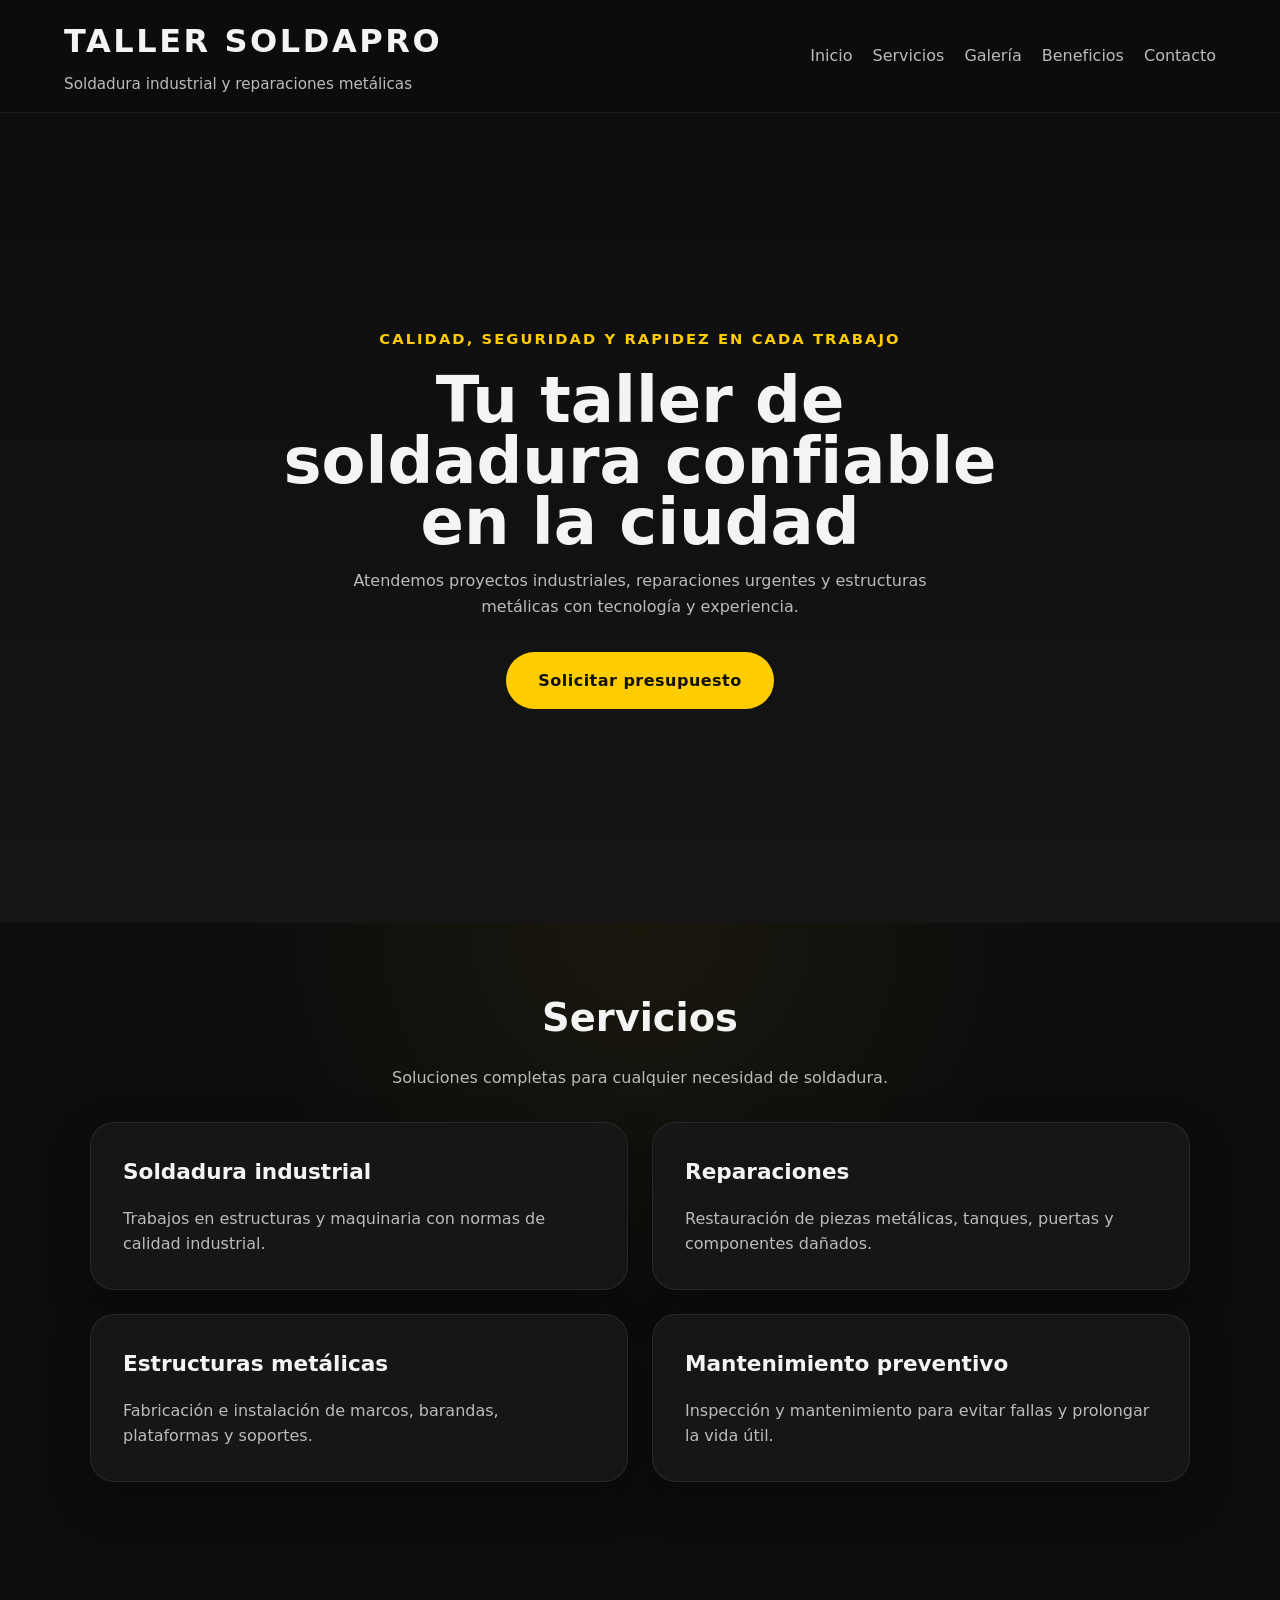
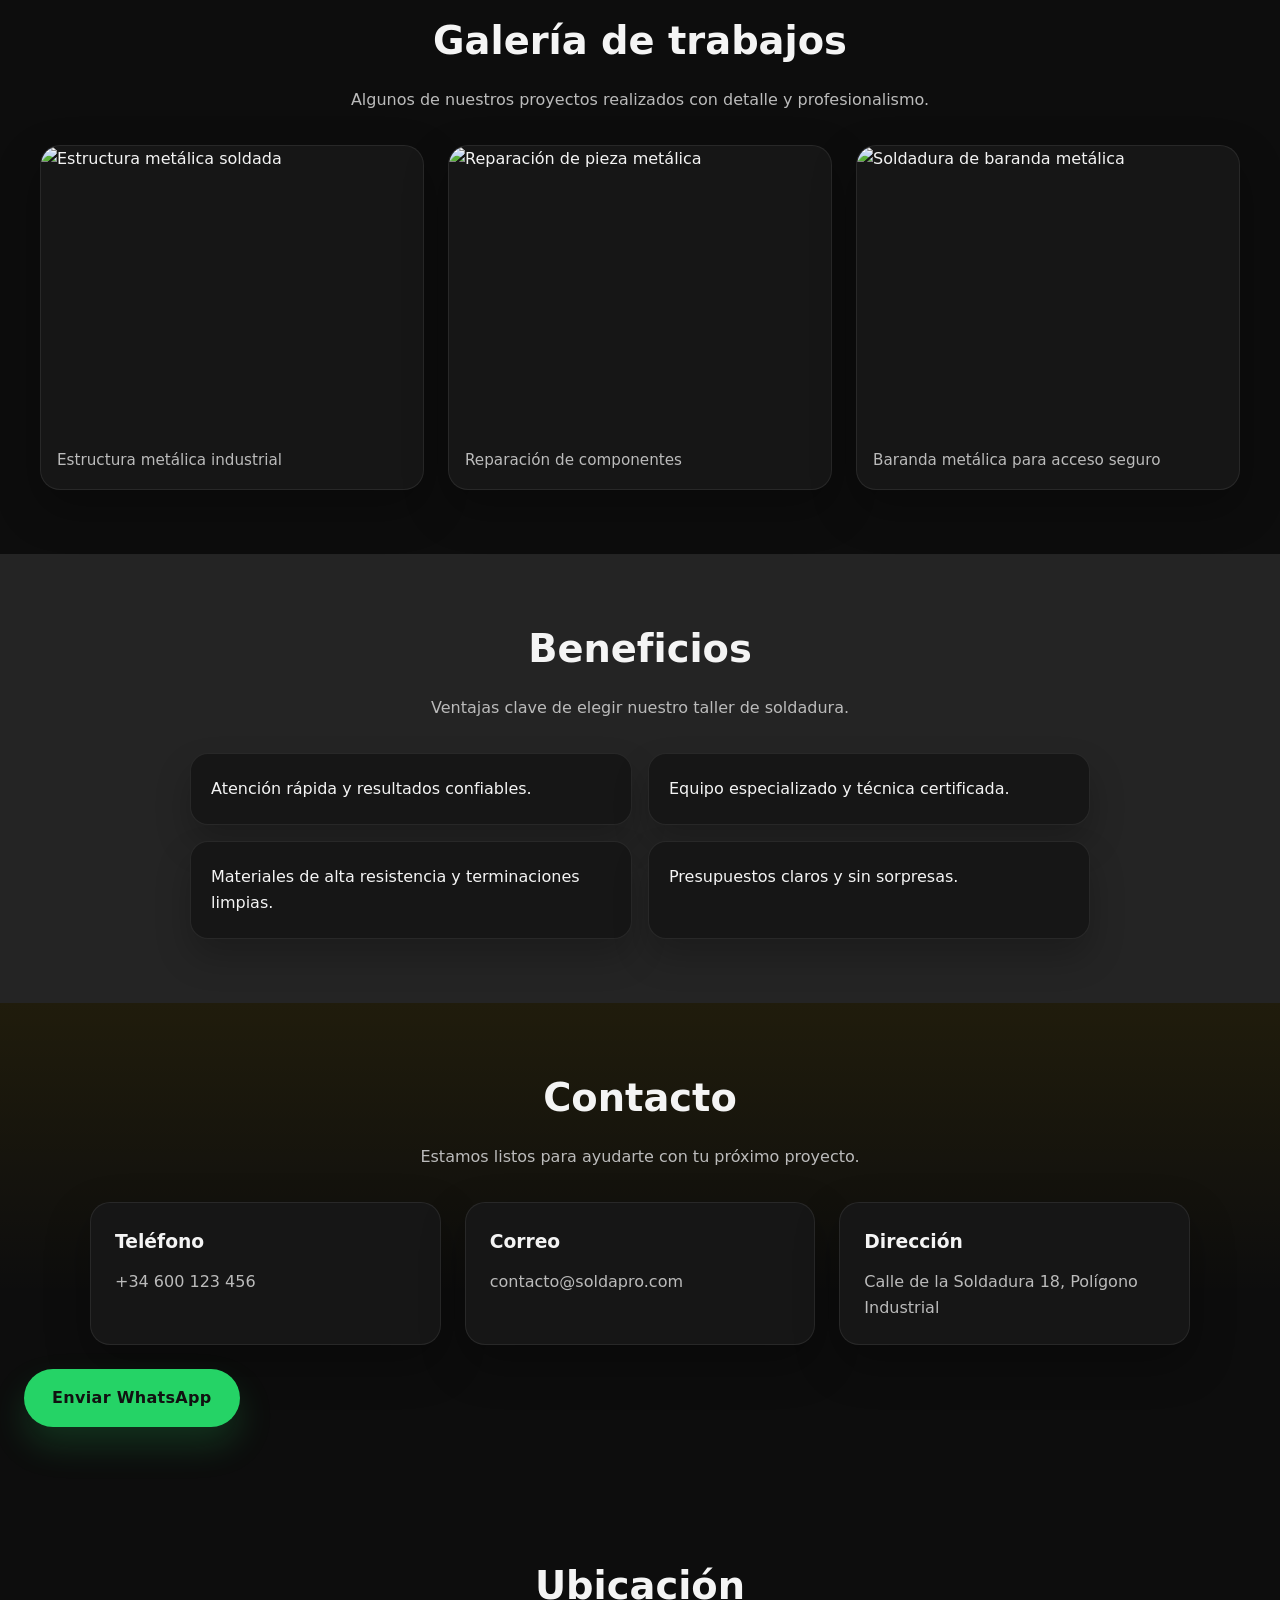
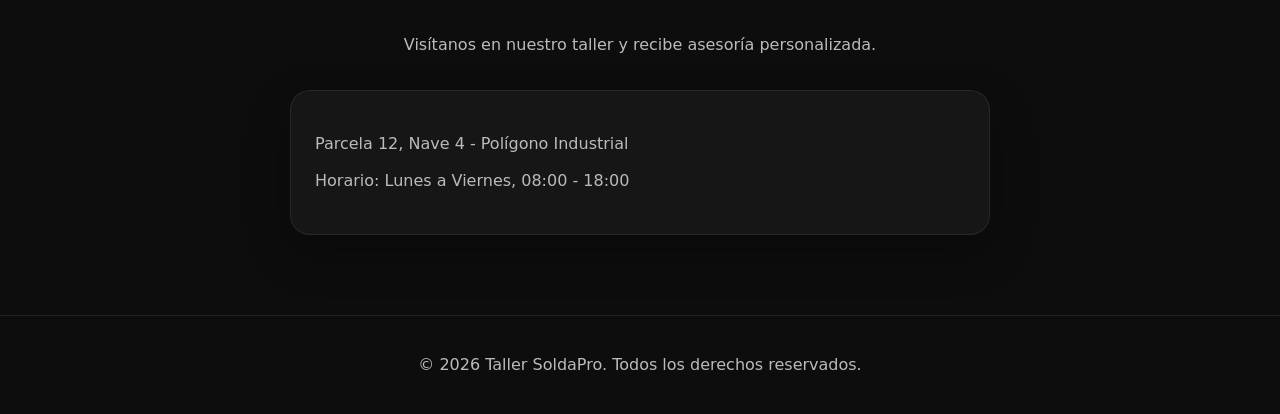
==== index.html @ 28defe6e "Inicializar landing page de taller de soldadura" ====
<!DOCTYPE html>
<html lang="es">
<head>
  <meta charset="UTF-8">
  <meta name="viewport" content="width=device-width, initial-scale=1.0">
  <meta name="theme-color" content="#0d0d0d">
  <title>Taller de Soldadura Profesional</title>
  <meta name="description" content="Taller de soldadura profesional para reparaciones, estructuras metálicas y mantenimiento industrial.">
  <link rel="stylesheet" href="css/styles.css">
  <script defer src="js/script.js"></script>
</head>
<body>
  <header>
    <div class="header-top">
      <div class="brand">
        <h1>Taller SoldaPro</h1>
        <p>Soldadura industrial y reparaciones metálicas</p>
      </div>
      <nav aria-label="Menú principal">
        <ul>
          <li><a href="#inicio">Inicio</a></li>
          <li><a href="#servicios">Servicios</a></li>
          <li><a href="#galeria">Galería</a></li>
          <li><a href="#beneficios">Beneficios</a></li>
          <li><a href="#contacto">Contacto</a></li>
        </ul>
      </nav>
    </div>
  </header>

  <main>
    <section id="inicio" class="hero">
      <div class="hero-content">
        <p>Calidad, seguridad y rapidez en cada trabajo</p>
        <h2>Tu taller de soldadura confiable en la ciudad</h2>
        <p>Atendemos proyectos industriales, reparaciones urgentes y estructuras metálicas con tecnología y experiencia.</p>
        <a href="#contacto" class="cta-button">Solicitar presupuesto</a>
      </div>
    </section>

    <section id="servicios" class="services">
      <div class="section-header">
        <h2>Servicios</h2>
        <p>Soluciones completas para cualquier necesidad de soldadura.</p>
      </div>
      <div class="service-grid">
        <article>
          <h3>Soldadura industrial</h3>
          <p>Trabajos en estructuras y maquinaria con normas de calidad industrial.</p>
        </article>
        <article>
          <h3>Reparaciones</h3>
          <p>Restauración de piezas metálicas, tanques, puertas y componentes dañados.</p>
        </article>
        <article>
          <h3>Estructuras metálicas</h3>
          <p>Fabricación e instalación de marcos, barandas, plataformas y soportes.</p>
        </article>
        <article>
          <h3>Mantenimiento preventivo</h3>
          <p>Inspección y mantenimiento para evitar fallas y prolongar la vida útil.</p>
        </article>
      </div>
    </section>

    <section id="galeria" class="gallery">
      <div class="section-header">
        <h2>Galería de trabajos</h2>
        <p>Algunos de nuestros proyectos realizados con detalle y profesionalismo.</p>
      </div>
      <div class="gallery-grid">
        <figure>
          <img src="assets/images/trabajo-1.jpg" alt="Estructura metálica soldada" loading="lazy">
          <figcaption>Estructura metálica industrial</figcaption>
        </figure>
        <figure>
          <img src="assets/images/trabajo-2.jpg" alt="Reparación de pieza metálica" loading="lazy">
          <figcaption>Reparación de componentes</figcaption>
        </figure>
        <figure>
          <img src="assets/images/trabajo-3.jpg" alt="Soldadura de baranda metálica" loading="lazy">
          <figcaption>Baranda metálica para acceso seguro</figcaption>
        </figure>
      </div>
    </section>

    <section id="beneficios" class="benefits">
      <div class="section-header">
        <h2>Beneficios</h2>
        <p>Ventajas clave de elegir nuestro taller de soldadura.</p>
      </div>
      <ul>
        <li>Atención rápida y resultados confiables.</li>
        <li>Equipo especializado y técnica certificada.</li>
        <li>Materiales de alta resistencia y terminaciones limpias.</li>
        <li>Presupuestos claros y sin sorpresas.</li>
      </ul>
    </section>

    <section id="contacto" class="contact">
      <div class="section-header">
        <h2>Contacto</h2>
        <p>Estamos listos para ayudarte con tu próximo proyecto.</p>
      </div>
      <div class="contact-info">
        <div>
          <h3>Teléfono</h3>
          <p>+34 600 123 456</p>
        </div>
        <div>
          <h3>Correo</h3>
          <p>contacto@soldapro.com</p>
        </div>
        <div>
          <h3>Dirección</h3>
          <p>Calle de la Soldadura 18, Polígono Industrial</p>
        </div>
      </div>
      <a href="https://wa.me/34600123456" class="whatsapp-button" target="_blank" rel="noopener">Enviar WhatsApp</a>
    </section>

    <section id="ubicacion" class="location">
      <div class="section-header">
        <h2>Ubicación</h2>
        <p>Visítanos en nuestro taller y recibe asesoría personalizada.</p>
      </div>
      <div class="location-details">
        <p>Parcela 12, Nave 4 - Polígono Industrial</p>
        <p>Horario: Lunes a Viernes, 08:00 - 18:00</p>
      </div>
    </section>
  </main>

  <footer>
    <p>© 2026 Taller SoldaPro. Todos los derechos reservados.</p>
  </footer>
</body>
</html>
---- css/styles.css ----
/* Global */
:root {
  --bg: #0d0d0d;
  --surface: #161616;
  --surface-alt: #242424;
  --text: #f4f4f4;
  --muted: #bbbbbb;
  --accent: #ffcc00;
  --accent-dark: #d4a800;
  --border: rgba(255, 255, 255, 0.08);
  --shadow: 0 18px 45px rgba(0, 0, 0, 0.30);
}

* {
  box-sizing: border-box;
}

html {
  scroll-behavior: smooth;
}

body {
  margin: 0;
  font-family: Inter, system-ui, -apple-system, BlinkMacSystemFont, "Segoe UI", sans-serif;
  color: var(--text);
  background-color: var(--bg);
  line-height: 1.6;
}

img {
  max-width: 100%;
  display: block;
}

a {
  color: inherit;
  text-decoration: none;
}

button,
input,
textarea {
  font: inherit;
}

.nav-toggle {
  display: none;
  border: 1px solid rgba(255, 255, 255, 0.14);
  background: rgba(255, 255, 255, 0.04);
  color: var(--text);
  border-radius: 999px;
  padding: 0.9rem 1.25rem;
  cursor: pointer;
  transition: background 0.25s ease, transform 0.25s ease;
}

.nav-toggle:hover,
.nav-toggle:focus {
  background: rgba(255, 255, 255, 0.08);
  transform: translateY(-1px);
}

.will-reveal {
  opacity: 0;
  transform: translateY(24px);
  transition: opacity 0.75s ease, transform 0.75s ease;
}

.is-visible {
  opacity: 1;
  transform: translateY(0);
}

/* Header */
header {
  position: sticky;
  top: 0;
  z-index: 20;
  background: rgba(13, 13, 13, 0.96);
  backdrop-filter: blur(12px);
  border-bottom: 1px solid rgba(255, 255, 255, 0.06);
}

.header-top {
  max-width: 1200px;
  margin: 0 auto;
  padding: 1rem 1.5rem;
  display: flex;
  align-items: center;
  justify-content: space-between;
  gap: 1rem;
}

.brand h1 {
  margin: 0;
  font-size: clamp(1.75rem, 2.5vw, 2.75rem);
  letter-spacing: 0.08em;
  text-transform: uppercase;
}

.brand p {
  margin: 0.3rem 0 0;
  color: var(--muted);
  font-size: 0.95rem;
}

nav ul {
  margin: 0;
  padding: 0;
  list-style: none;
  display: flex;
  flex-wrap: wrap;
  gap: 1.25rem;
}

nav a {
  font-weight: 500;
  color: var(--muted);
  transition: color 0.25s ease;
}

nav a:hover,
nav a:focus {
  color: var(--accent);
}

/* Hero */
.hero {
  min-height: calc(100vh - 90px);
  display: grid;
  place-items: center;
  padding: 3rem 1.5rem;
  background: linear-gradient(180deg, rgba(13, 13, 13, 1) 0%, rgba(22, 22, 22, 0.95) 100%);
}

.hero-content {
  max-width: 760px;
  text-align: center;
  animation: fadeUp 0.9s ease both;
}

.hero-content p:first-of-type {
  margin: 0;
  color: var(--accent);
  font-weight: 600;
  letter-spacing: 0.14em;
  text-transform: uppercase;
  font-size: 0.92rem;
}

.hero-content h2 {
  margin: 1.2rem 0 1rem;
  font-size: clamp(2.5rem, 5vw, 4rem);
  line-height: 0.95;
}

.hero-content p:last-of-type {
  margin: 0 auto 2rem;
  max-width: 620px;
  color: var(--muted);
}

.cta-button {
  display: inline-flex;
  align-items: center;
  justify-content: center;
  padding: 1rem 2rem;
  border-radius: 999px;
  background: var(--accent);
  color: #111;
  font-weight: 700;
  letter-spacing: 0.03em;
  transition: transform 0.25s ease, box-shadow 0.25s ease;
}

.cta-button:hover,
.cta-button:focus {
  transform: translateY(-2px);
  box-shadow: 0 18px 35px rgba(255, 204, 0, 0.2);
}

/* Sections */
section {
  padding: 4rem 1.5rem;
}

.section-header {
  max-width: 780px;
  margin: 0 auto 2rem;
  text-align: center;
}

.section-header h2 {
  margin: 0;
  font-size: clamp(2rem, 3vw, 2.75rem);
}

.section-header p {
  margin: 1rem auto 0;
  color: var(--muted);
  max-width: 640px;
}

/* Services */
.services {
  background: radial-gradient(circle at top, rgba(255, 204, 0, 0.05), transparent 45%), var(--bg);
}

.service-grid {
  display: grid;
  grid-template-columns: repeat(2, minmax(0, 1fr));
  gap: 1.5rem;
  max-width: 1100px;
  margin: 0 auto;
}

.service-grid article {
  background: var(--surface);
  border: 1px solid var(--border);
  border-radius: 24px;
  padding: 2rem;
  box-shadow: var(--shadow);
  transition: transform 0.3s ease, border-color 0.3s ease;
}

.service-grid article:hover {
  transform: translateY(-6px);
  border-color: rgba(255, 204, 0, 0.3);
}

.service-grid h3 {
  margin-top: 0;
  margin-bottom: 1rem;
  font-size: 1.35rem;
}

.service-grid p {
  margin: 0;
  color: var(--muted);
}

/* Gallery */
.gallery-grid {
  display: grid;
  grid-template-columns: repeat(3, minmax(0, 1fr));
  gap: 1.5rem;
  max-width: 1200px;
  margin: 0 auto;
}

.gallery-grid figure {
  margin: 0;
  background: var(--surface);
  border-radius: 20px;
  overflow: hidden;
  border: 1px solid var(--border);
  box-shadow: var(--shadow);
}

.gallery-grid img {
  width: 100%;
  aspect-ratio: 4 / 3;
  object-fit: cover;
  transition: transform 0.45s ease;
}

.gallery-grid figure:hover img {
  transform: scale(1.04);
}

.gallery-grid figcaption {
  padding: 1rem;
  color: var(--muted);
  font-size: 0.95rem;
}

/* Benefits */
.benefits {
  background: var(--surface-alt);
}

.benefits ul {
  max-width: 900px;
  margin: 0 auto;
  padding: 0;
  list-style: none;
  display: grid;
  grid-template-columns: repeat(2, minmax(0, 1fr));
  gap: 1rem;
}

.benefits li {
  background: var(--surface);
  border: 1px solid var(--border);
  border-radius: 18px;
  padding: 1.4rem 1.25rem;
  color: var(--text);
  box-shadow: 0 18px 35px rgba(0, 0, 0, 0.22);
}

/* Contact */
.contact {
  background: linear-gradient(180deg, rgba(255, 204, 0, 0.08), transparent 60%), var(--bg);
}

.contact-info {
  max-width: 1100px;
  margin: 2rem auto 1.5rem;
  display: grid;
  grid-template-columns: repeat(3, minmax(0, 1fr));
  gap: 1.5rem;
}

.contact-info div {
  background: var(--surface);
  border: 1px solid var(--border);
  border-radius: 20px;
  padding: 1.5rem;
  box-shadow: var(--shadow);
}

.contact-info h3 {
  margin: 0 0 0.75rem;
}

.contact-info p {
  margin: 0;
  color: var(--muted);
}

.whatsapp-button {
  display: inline-flex;
  align-items: center;
  justify-content: center;
  margin: 0 auto;
  padding: 1rem 1.75rem;
  border-radius: 999px;
  background: #25d366;
  color: #111;
  font-weight: 700;
  letter-spacing: 0.02em;
  box-shadow: 0 18px 35px rgba(37, 211, 102, 0.18);
  transition: transform 0.25s ease, box-shadow 0.25s ease;
}

.whatsapp-button:hover,
.whatsapp-button:focus {
  transform: translateY(-2px);
}

/* Location */
.location {
  padding-bottom: 5rem;
}

.location-details {
  max-width: 700px;
  margin: 1.5rem auto 0;
  background: var(--surface);
  border: 1px solid var(--border);
  border-radius: 20px;
  padding: 1.75rem 1.5rem;
  box-shadow: var(--shadow);
  color: var(--muted);
}

.location-details p {
  margin: 0.75rem 0;
}

/* Footer */
footer {
  border-top: 1px solid rgba(255, 255, 255, 0.08);
  padding: 1.25rem 1.5rem;
  text-align: center;
  color: var(--muted);
}

/* Floating WhatsApp button */
/* Responsive */
@media (max-width: 960px) {
  .service-grid,
  .gallery-grid,
  .benefits ul,
  .contact-info {
    grid-template-columns: 1fr;
  }

  .header-top {
    flex-direction: column;
    align-items: stretch;
  }

  .nav-toggle {
    display: inline-flex;
  }

  nav {
    width: 100%;
    max-height: 0;
    overflow: hidden;
    transition: max-height 0.3s ease;
  }

  body.nav-open nav {
    max-height: 260px;
  }

  nav ul {
    justify-content: center;
    gap: 1rem;
    flex-direction: column;
    align-items: stretch;
    padding: 1rem 0;
  }

  nav li {
    width: 100%;
  }

  nav a {
    display: block;
    padding: 0.75rem 1rem;
    border-radius: 12px;
  }

  .hero {
    min-height: calc(80vh - 80px);
    padding: 3rem 1rem;
  }
}

@media (max-width: 640px) {
  .header-top {
    padding: 1rem;
  }

  .section-header {
    padding: 0 0.25rem;
  }

  .hero-content h2 {
    font-size: 2.4rem;
  }

  .cta-button {
    width: 100%;
  }

  .contact-info {
    gap: 1rem;
  }

  .location-details {
    padding: 1.5rem;
  }
}

/* Animations */
@keyframes fadeUp {
  from {
    opacity: 0;
    transform: translateY(24px);
  }
  to {
    opacity: 1;
    transform: translateY(0);
  }
}
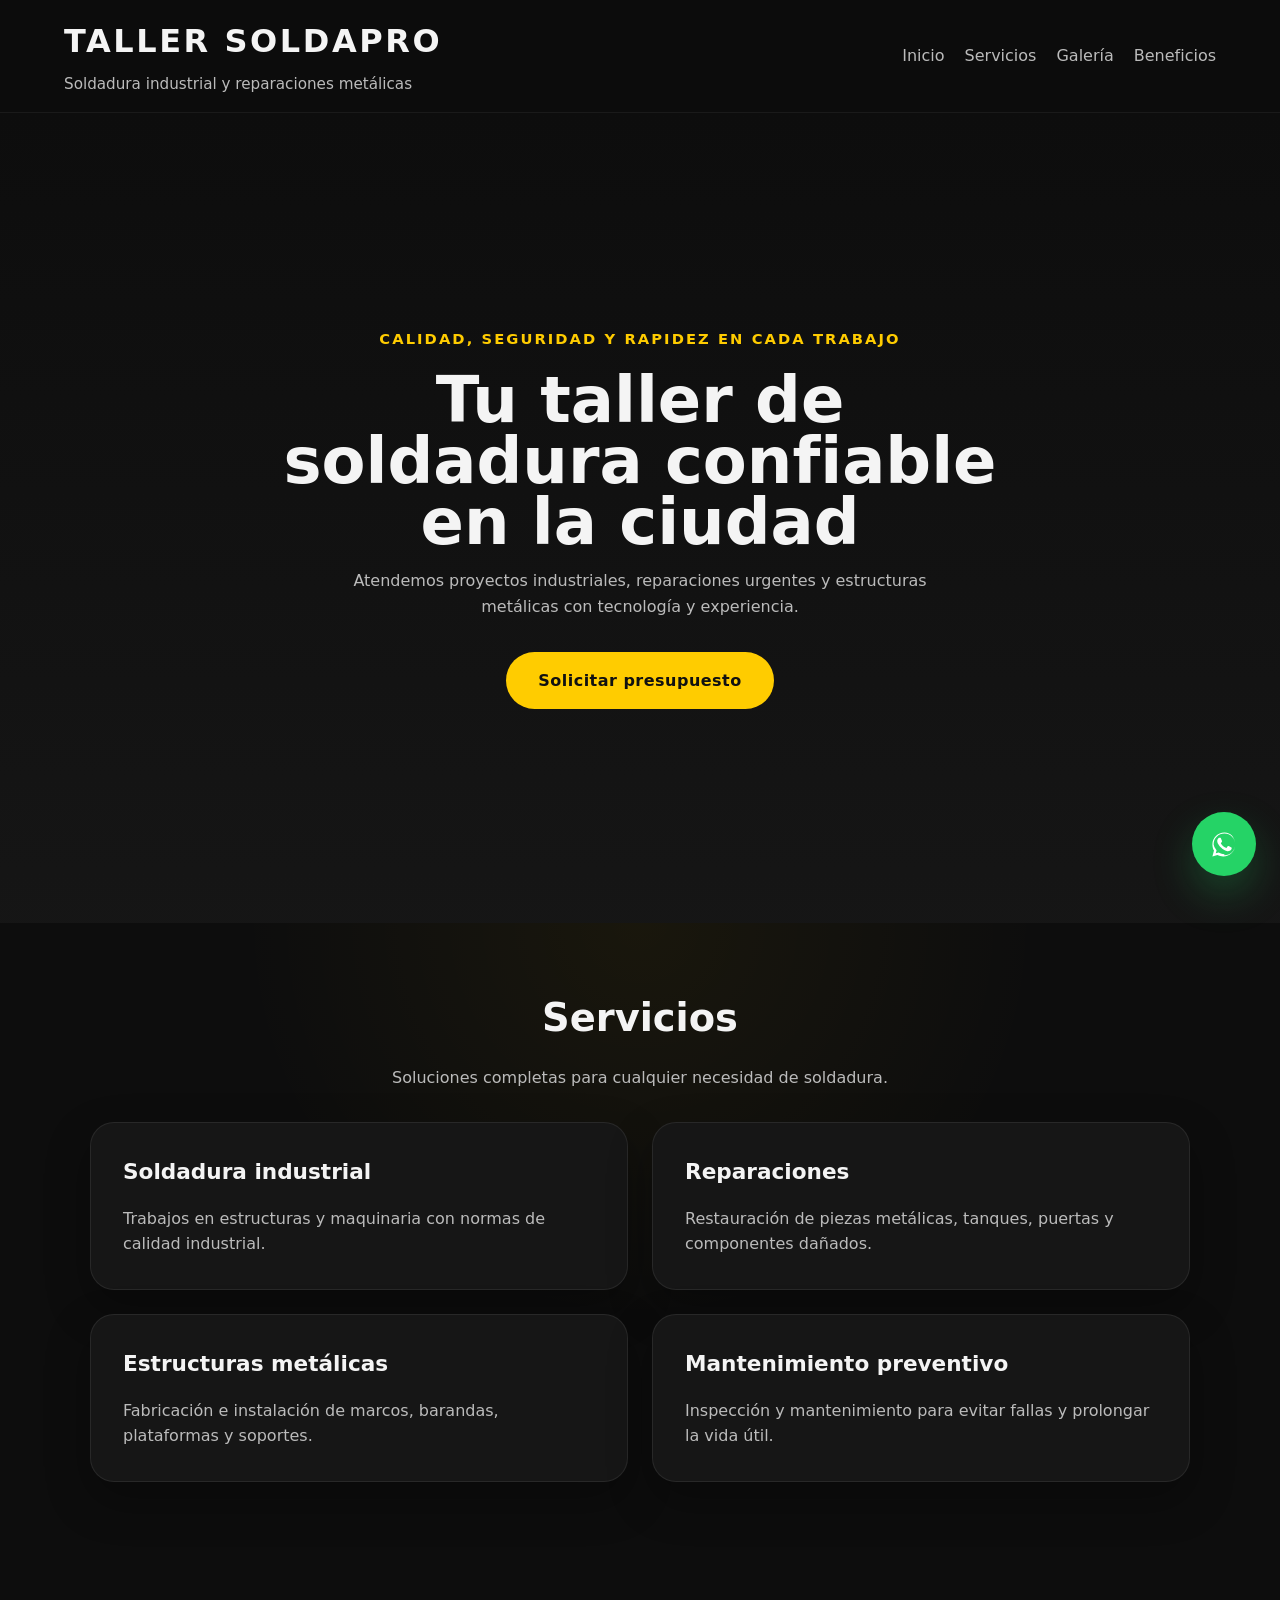
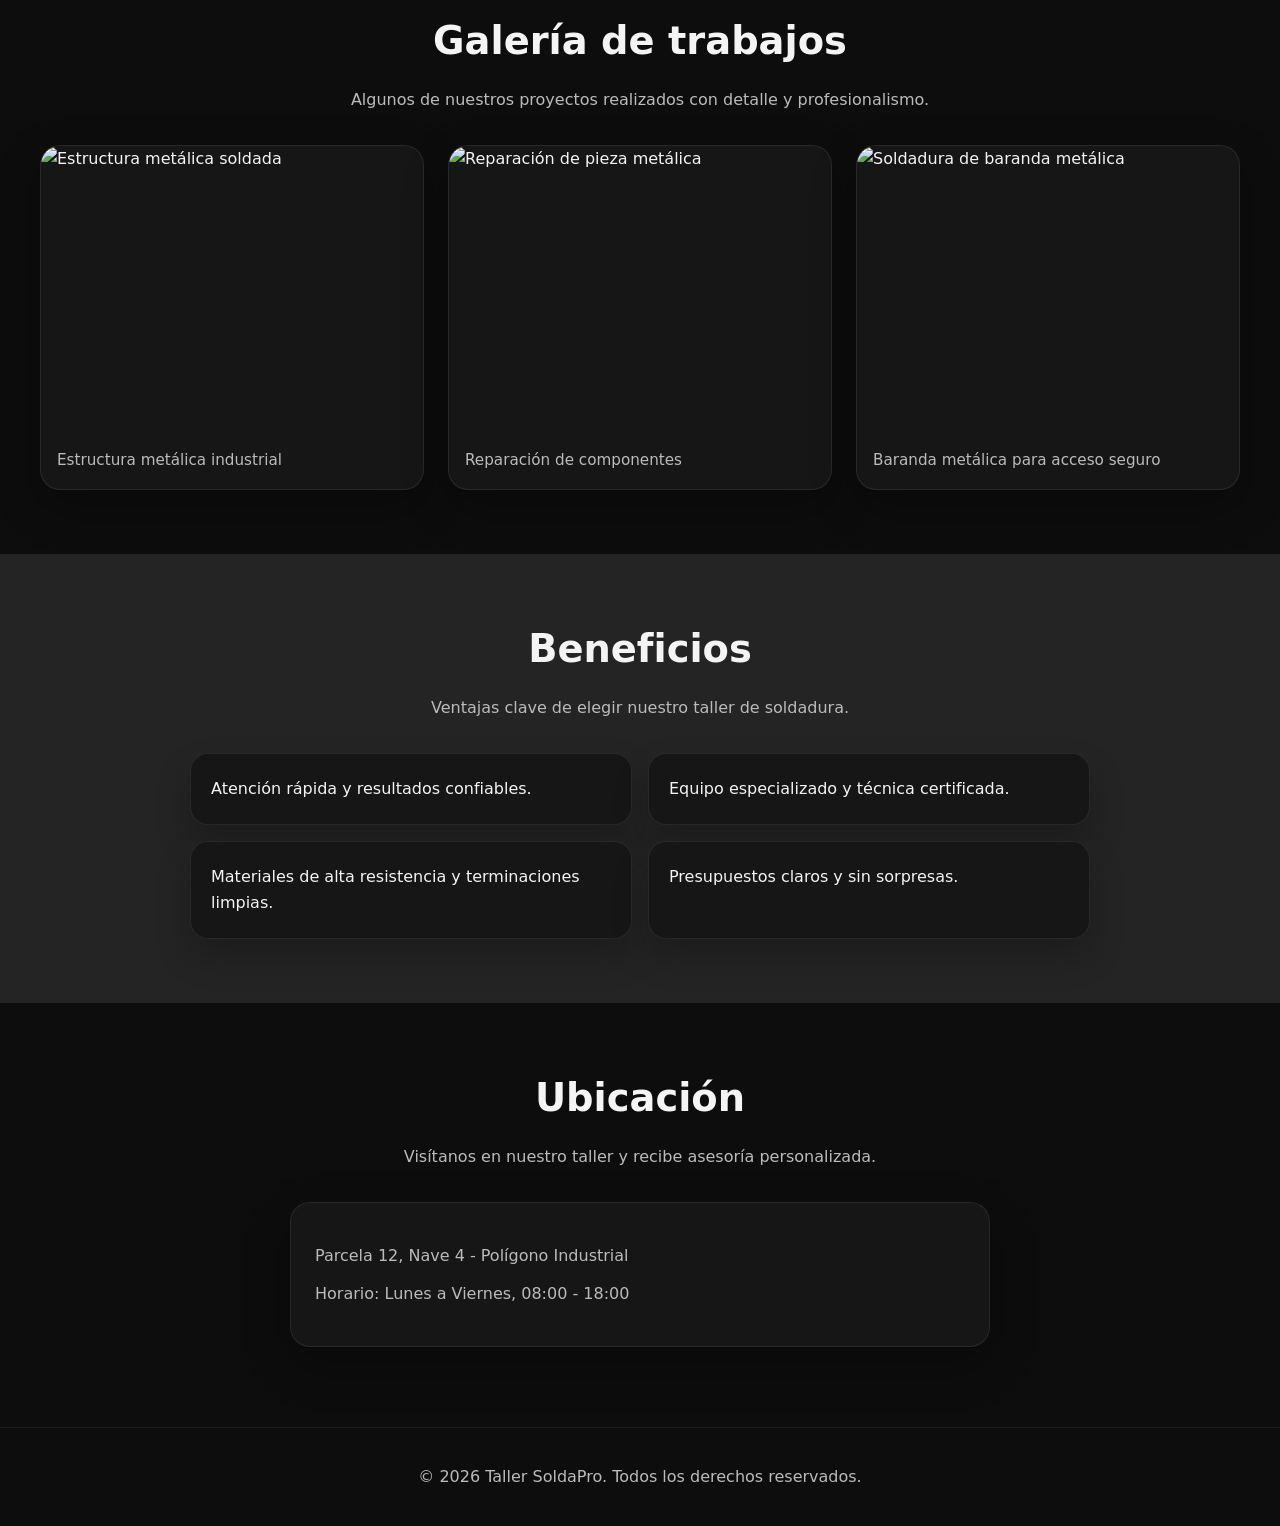
==== commit 7c21c8ae: "Actualizar landing page: botón flotante y menú" ====
--- a/index.html
+++ b/index.html
@@ -22,7 +22,6 @@
           <li><a href="#servicios">Servicios</a></li>
           <li><a href="#galeria">Galería</a></li>
           <li><a href="#beneficios">Beneficios</a></li>
-          <li><a href="#contacto">Contacto</a></li>
         </ul>
       </nav>
     </div>
@@ -97,28 +96,6 @@
       </ul>
     </section>
 
-    <section id="contacto" class="contact">
-      <div class="section-header">
-        <h2>Contacto</h2>
-        <p>Estamos listos para ayudarte con tu próximo proyecto.</p>
-      </div>
-      <div class="contact-info">
-        <div>
-          <h3>Teléfono</h3>
-          <p>+34 600 123 456</p>
-        </div>
-        <div>
-          <h3>Correo</h3>
-          <p>contacto@soldapro.com</p>
-        </div>
-        <div>
-          <h3>Dirección</h3>
-          <p>Calle de la Soldadura 18, Polígono Industrial</p>
-        </div>
-      </div>
-      <a href="https://wa.me/34600123456" class="whatsapp-button" target="_blank" rel="noopener">Enviar WhatsApp</a>
-    </section>
-
     <section id="ubicacion" class="location">
       <div class="section-header">
         <h2>Ubicación</h2>
@@ -134,5 +111,11 @@
   <footer>
     <p>© 2026 Taller SoldaPro. Todos los derechos reservados.</p>
   </footer>
+  <a href="https://wa.me/51948406329" class="floating-whatsapp-button" target="_blank" rel="noopener" aria-label="Enviar WhatsApp">
+    <svg width="24" height="24" viewBox="0 0 24 24" fill="none" xmlns="http://www.w3.org/2000/svg" aria-hidden="true">
+      <path d="M17.472 14.382c-.297-.149-1.758-.867-2.03-.967-.272-.1-.47-.149-.668.15-.198.297-.767.967-.94 1.165-.173.198-.347.223-.644.075-.297-.149-1.255-.462-2.39-1.475-.883-.787-1.48-1.761-1.653-2.059-.173-.297-.018-.458.13-.606.134-.133.297-.347.446-.52.149-.173.198-.297.298-.497.1-.198.05-.372-.025-.521-.075-.148-.668-1.611-.916-2.206-.242-.579-.487-.5-.668-.51l-.57-.01c-.198 0-.52.074-.792.372s-1.04 1.016-1.04 2.479 1.065 2.876 1.213 3.074c.149.198 2.095 3.2 5.076 4.487.71.306 1.263.489 1.694.626.712.227 1.36.195 1.872.118.571-.085 1.758-.72 2.006-1.416.248-.695.248-1.29.173-1.416-.074-.127-.272-.198-.57-.347z" fill="#ffffff"/>
+      <path d="M12.004 2.003c-5.514 0-9.996 4.482-9.996 9.998 0 1.76.455 3.516 1.316 5.05L2 22.002l4.135-1.086c1.441.786 3.082 1.2 4.869 1.2 5.514 0 9.996-4.482 9.996-9.998S17.518 2.003 12.004 2.003zm0 18.167c-1.569 0-3.084-.412-4.413-1.188l-.315-.186-2.463.647.66-2.409-.205-.392A8.916 8.916 0 0 1 3.01 12.001c0-4.96 4.027-9.001 8.994-9.001 4.965 0 8.994 4.04 8.994 9.001 0 4.96-4.03 9.001-8.995 9.001z" fill="#ffffff"/>
+    </svg>
+  </a>
 </body>
 </html>
--- a/css/styles.css
+++ b/css/styles.css
@@ -298,54 +298,45 @@
   box-shadow: 0 18px 35px rgba(0, 0, 0, 0.22);
 }
 
-/* Contact */
-.contact {
-  background: linear-gradient(180deg, rgba(255, 204, 0, 0.08), transparent 60%), var(--bg);
-}
-
-.contact-info {
-  max-width: 1100px;
-  margin: 2rem auto 1.5rem;
-  display: grid;
-  grid-template-columns: repeat(3, minmax(0, 1fr));
-  gap: 1.5rem;
-}
-
-.contact-info div {
-  background: var(--surface);
-  border: 1px solid var(--border);
-  border-radius: 20px;
-  padding: 1.5rem;
-  box-shadow: var(--shadow);
-}
-
-.contact-info h3 {
-  margin: 0 0 0.75rem;
-}
-
-.contact-info p {
-  margin: 0;
-  color: var(--muted);
-}
-
-.whatsapp-button {
+/* Floating WhatsApp button */
+.floating-whatsapp-button {
+  position: fixed;
+  right: 1.5rem;
+  bottom: 1.5rem;
   display: inline-flex;
   align-items: center;
   justify-content: center;
-  margin: 0 auto;
-  padding: 1rem 1.75rem;
-  border-radius: 999px;
+  width: 4rem;
+  height: 4rem;
+  padding: 0.35rem;
+  border-radius: 50%;
   background: #25d366;
   color: #111;
-  font-weight: 700;
-  letter-spacing: 0.02em;
-  box-shadow: 0 18px 35px rgba(37, 211, 102, 0.18);
-  transition: transform 0.25s ease, box-shadow 0.25s ease;
-}
-
-.whatsapp-button:hover,
-.whatsapp-button:focus {
+  box-shadow: 0 18px 40px rgba(37, 211, 102, 0.25);
+  transition: transform 0.25s ease, box-shadow 0.25s ease, opacity 0.25s ease;
+  z-index: 50;
+  overflow: visible;
+}
+
+.floating-whatsapp-button:hover,
+.floating-whatsapp-button:focus {
   transform: translateY(-2px);
+  box-shadow: 0 22px 45px rgba(37, 211, 102, 0.28);
+}
+
+.floating-whatsapp-button svg {
+  width: 1.8rem;
+  height: 1.8rem;
+}
+
+@media (max-width: 640px) {
+  .floating-whatsapp-button {
+    right: 1rem;
+    bottom: 1rem;
+    width: 3.75rem;
+    height: 3.75rem;
+    padding: 0.3rem;
+  }
 }
 
 /* Location */
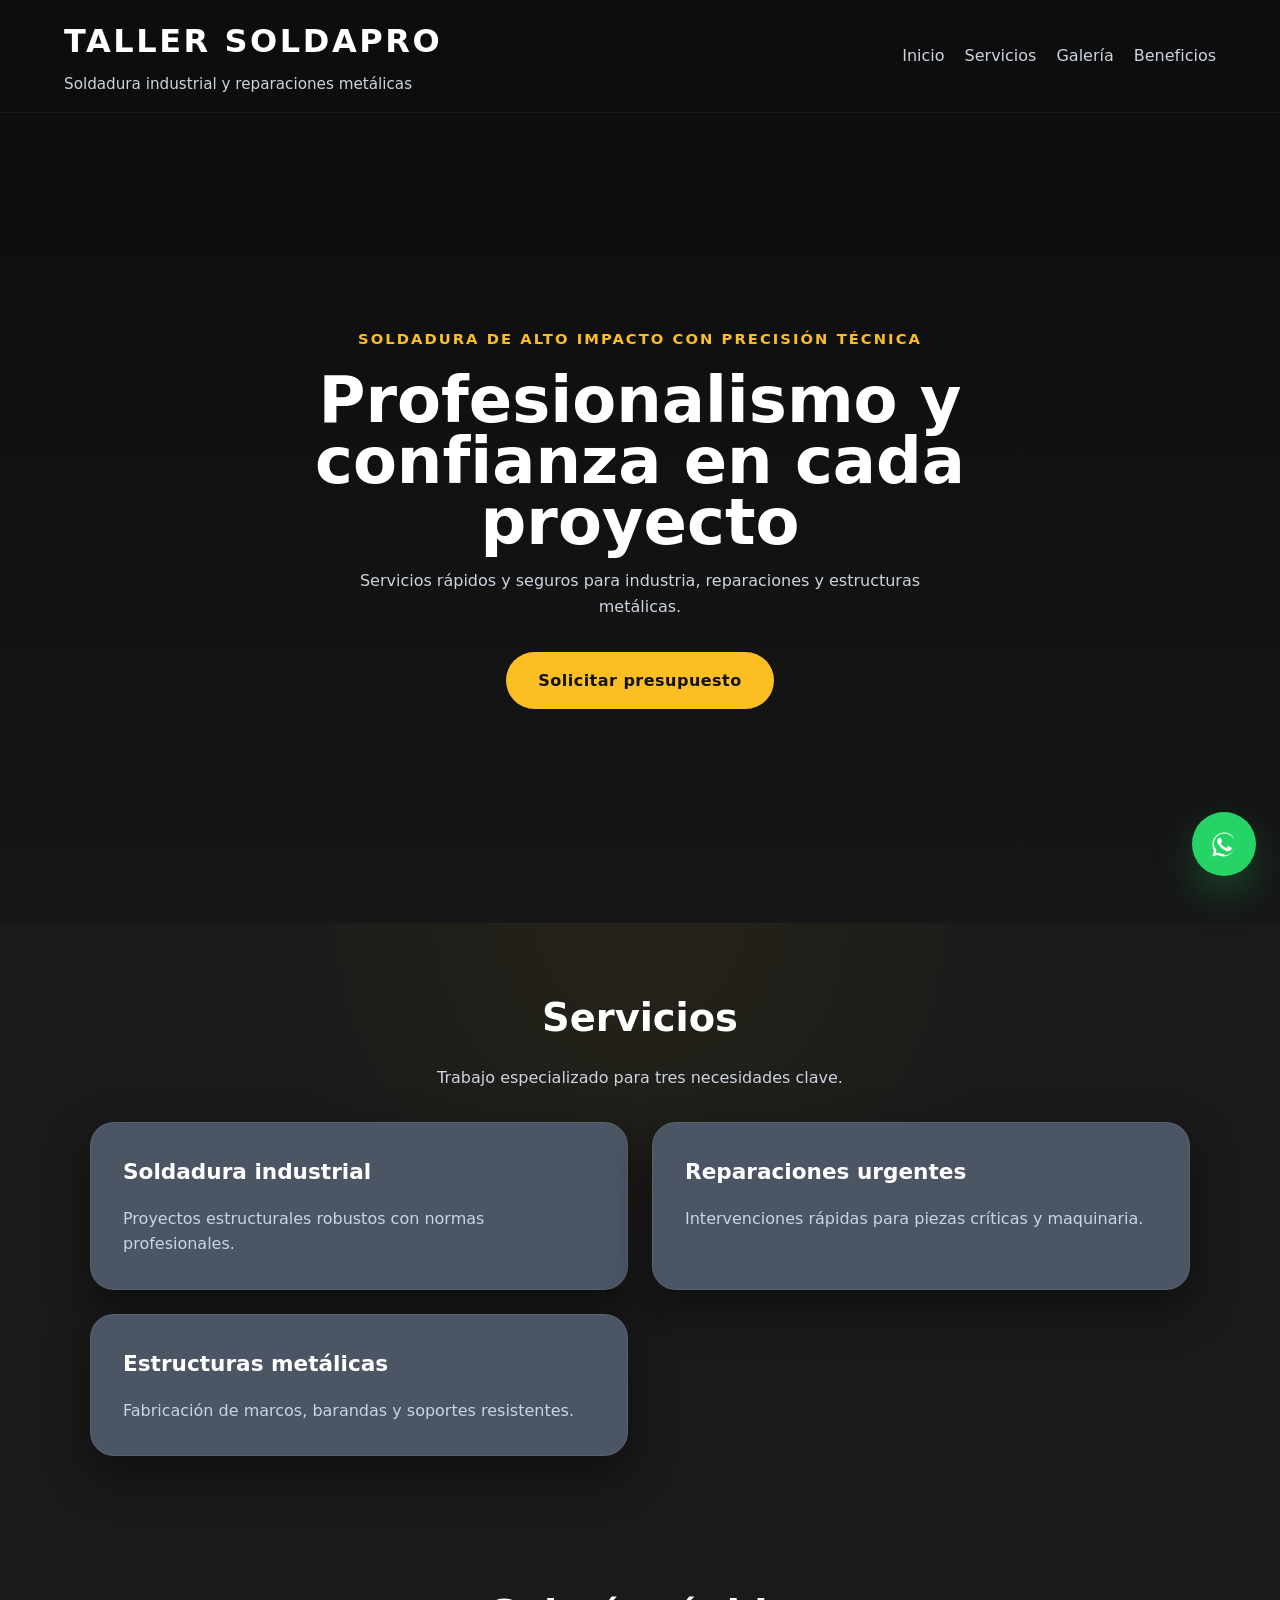
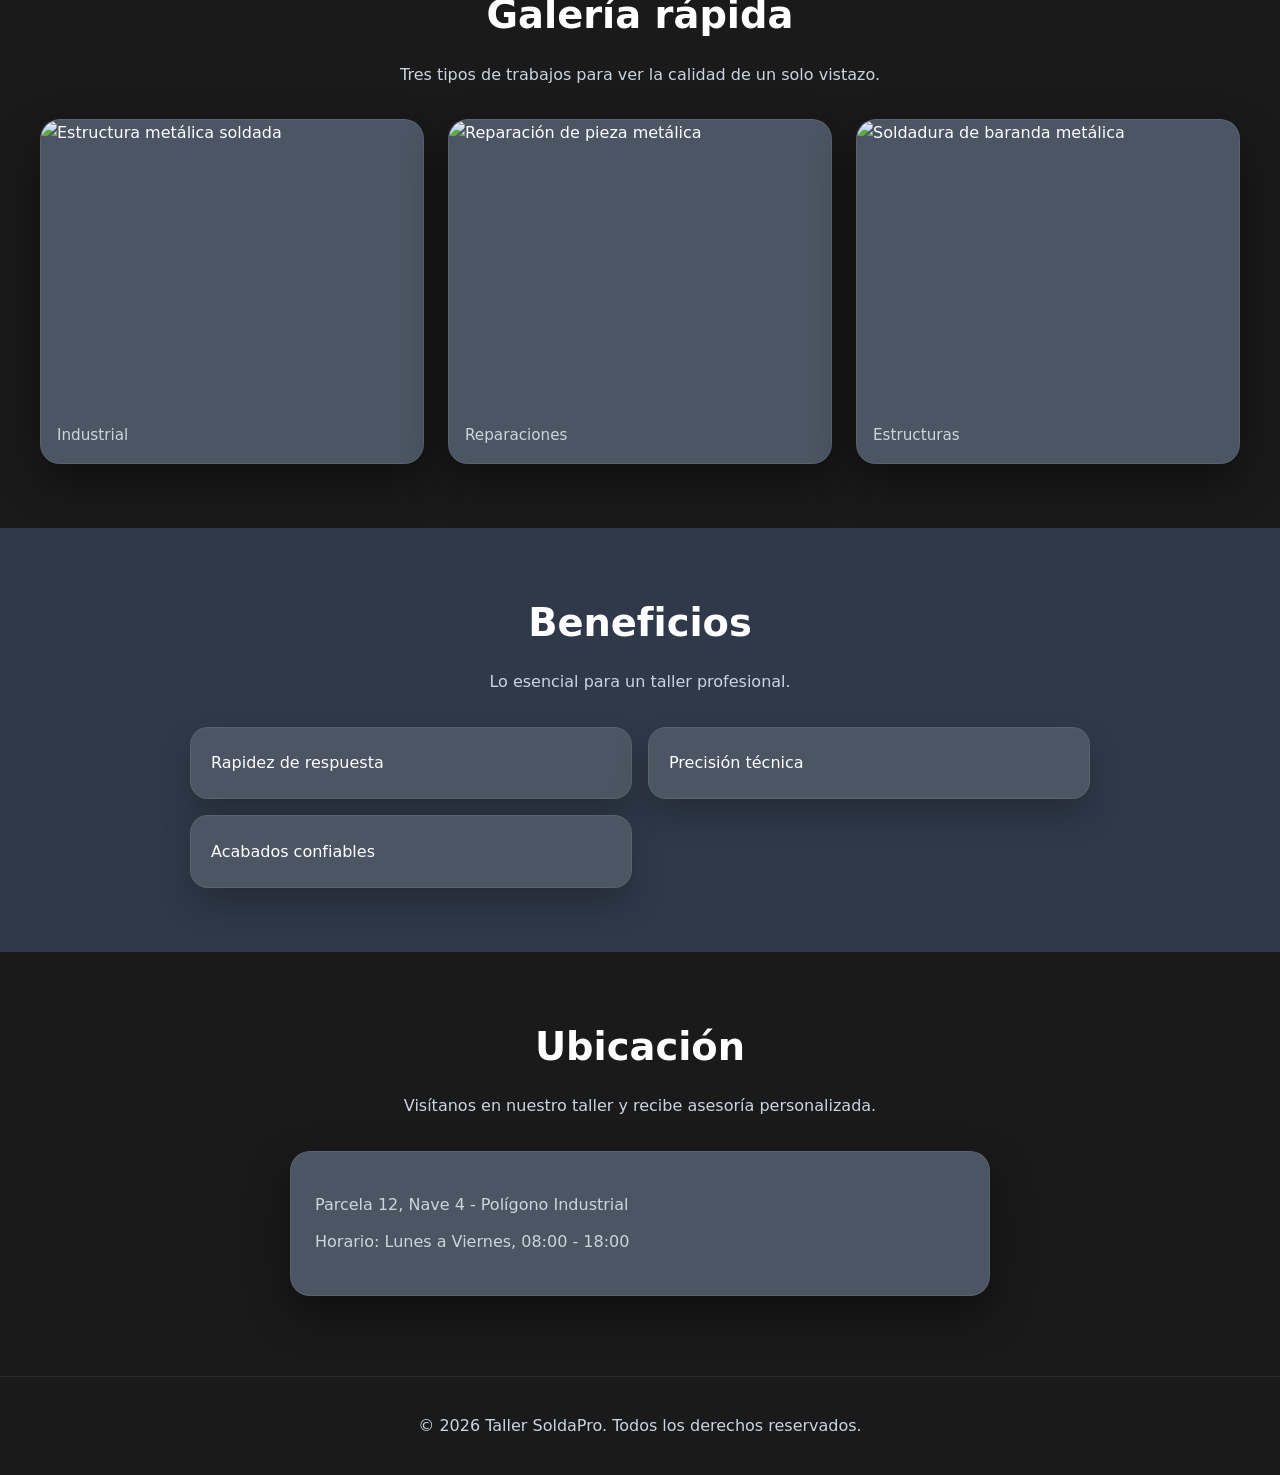
==== commit 78850fc8: "Add dedicated servicios and beneficios pages" ====
--- a/index.html
+++ b/index.html
@@ -18,10 +18,10 @@
       </div>
       <nav aria-label="Menú principal">
         <ul>
-          <li><a href="#inicio">Inicio</a></li>
-          <li><a href="#servicios">Servicios</a></li>
-          <li><a href="#galeria">Galería</a></li>
-          <li><a href="#beneficios">Beneficios</a></li>
+          <li><a href="index.html">Inicio</a></li>
+          <li><a href="servicios.html">Servicios</a></li>
+          <li><a href="galeria.html">Galería</a></li>
+          <li><a href="beneficios.html">Beneficios</a></li>
         </ul>
       </nav>
     </div>
@@ -30,55 +30,51 @@
   <main>
     <section id="inicio" class="hero">
       <div class="hero-content">
-        <p>Calidad, seguridad y rapidez en cada trabajo</p>
-        <h2>Tu taller de soldadura confiable en la ciudad</h2>
-        <p>Atendemos proyectos industriales, reparaciones urgentes y estructuras metálicas con tecnología y experiencia.</p>
-        <a href="#contacto" class="cta-button">Solicitar presupuesto</a>
+        <p>Soldadura de alto impacto con precisión técnica</p>
+        <h2>Profesionalismo y confianza en cada proyecto</h2>
+        <p>Servicios rápidos y seguros para industria, reparaciones y estructuras metálicas.</p>
+        <a href="https://wa.me/51948406329" class="cta-button" target="_blank" rel="noopener">Solicitar presupuesto</a>
       </div>
     </section>
 
     <section id="servicios" class="services">
       <div class="section-header">
         <h2>Servicios</h2>
-        <p>Soluciones completas para cualquier necesidad de soldadura.</p>
+        <p>Trabajo especializado para tres necesidades clave.</p>
       </div>
       <div class="service-grid">
         <article>
           <h3>Soldadura industrial</h3>
-          <p>Trabajos en estructuras y maquinaria con normas de calidad industrial.</p>
+          <p>Proyectos estructurales robustos con normas profesionales.</p>
         </article>
         <article>
-          <h3>Reparaciones</h3>
-          <p>Restauración de piezas metálicas, tanques, puertas y componentes dañados.</p>
+          <h3>Reparaciones urgentes</h3>
+          <p>Intervenciones rápidas para piezas críticas y maquinaria.</p>
         </article>
         <article>
           <h3>Estructuras metálicas</h3>
-          <p>Fabricación e instalación de marcos, barandas, plataformas y soportes.</p>
-        </article>
-        <article>
-          <h3>Mantenimiento preventivo</h3>
-          <p>Inspección y mantenimiento para evitar fallas y prolongar la vida útil.</p>
+          <p>Fabricación de marcos, barandas y soportes resistentes.</p>
         </article>
       </div>
     </section>
 
     <section id="galeria" class="gallery">
       <div class="section-header">
-        <h2>Galería de trabajos</h2>
-        <p>Algunos de nuestros proyectos realizados con detalle y profesionalismo.</p>
+        <h2>Galería rápida</h2>
+        <p>Tres tipos de trabajos para ver la calidad de un solo vistazo.</p>
       </div>
       <div class="gallery-grid">
         <figure>
           <img src="assets/images/trabajo-1.jpg" alt="Estructura metálica soldada" loading="lazy">
-          <figcaption>Estructura metálica industrial</figcaption>
+          <figcaption>Industrial</figcaption>
         </figure>
         <figure>
           <img src="assets/images/trabajo-2.jpg" alt="Reparación de pieza metálica" loading="lazy">
-          <figcaption>Reparación de componentes</figcaption>
+          <figcaption>Reparaciones</figcaption>
         </figure>
         <figure>
           <img src="assets/images/trabajo-3.jpg" alt="Soldadura de baranda metálica" loading="lazy">
-          <figcaption>Baranda metálica para acceso seguro</figcaption>
+          <figcaption>Estructuras</figcaption>
         </figure>
       </div>
     </section>
@@ -86,13 +82,12 @@
     <section id="beneficios" class="benefits">
       <div class="section-header">
         <h2>Beneficios</h2>
-        <p>Ventajas clave de elegir nuestro taller de soldadura.</p>
+        <p>Lo esencial para un taller profesional.</p>
       </div>
       <ul>
-        <li>Atención rápida y resultados confiables.</li>
-        <li>Equipo especializado y técnica certificada.</li>
-        <li>Materiales de alta resistencia y terminaciones limpias.</li>
-        <li>Presupuestos claros y sin sorpresas.</li>
+        <li>Rapidez de respuesta</li>
+        <li>Precisión técnica</li>
+        <li>Acabados confiables</li>
       </ul>
     </section>
 
--- a/css/styles.css
+++ b/css/styles.css
@@ -1,14 +1,14 @@
 /* Global */
 :root {
-  --bg: #0d0d0d;
-  --surface: #161616;
-  --surface-alt: #242424;
-  --text: #f4f4f4;
-  --muted: #bbbbbb;
-  --accent: #ffcc00;
-  --accent-dark: #d4a800;
+  --bg: #1A1A1A;
+  --surface: #4B5563;
+  --surface-alt: #2F3949;
+  --text: #FFFFFF;
+  --muted: #CBD5E1;
+  --accent: #FBBF24;
+  --accent-dark: #D97706;
   --border: rgba(255, 255, 255, 0.08);
-  --shadow: 0 18px 45px rgba(0, 0, 0, 0.30);
+  --shadow: 0 18px 45px rgba(0, 0, 0, 0.45);
 }
 
 * {
@@ -177,6 +177,11 @@
 .cta-button:focus {
   transform: translateY(-2px);
   box-shadow: 0 18px 35px rgba(255, 204, 0, 0.2);
+}
+
+.gallery-actions {
+  text-align: center;
+  margin-top: 2rem;
 }
 
 /* Sections */
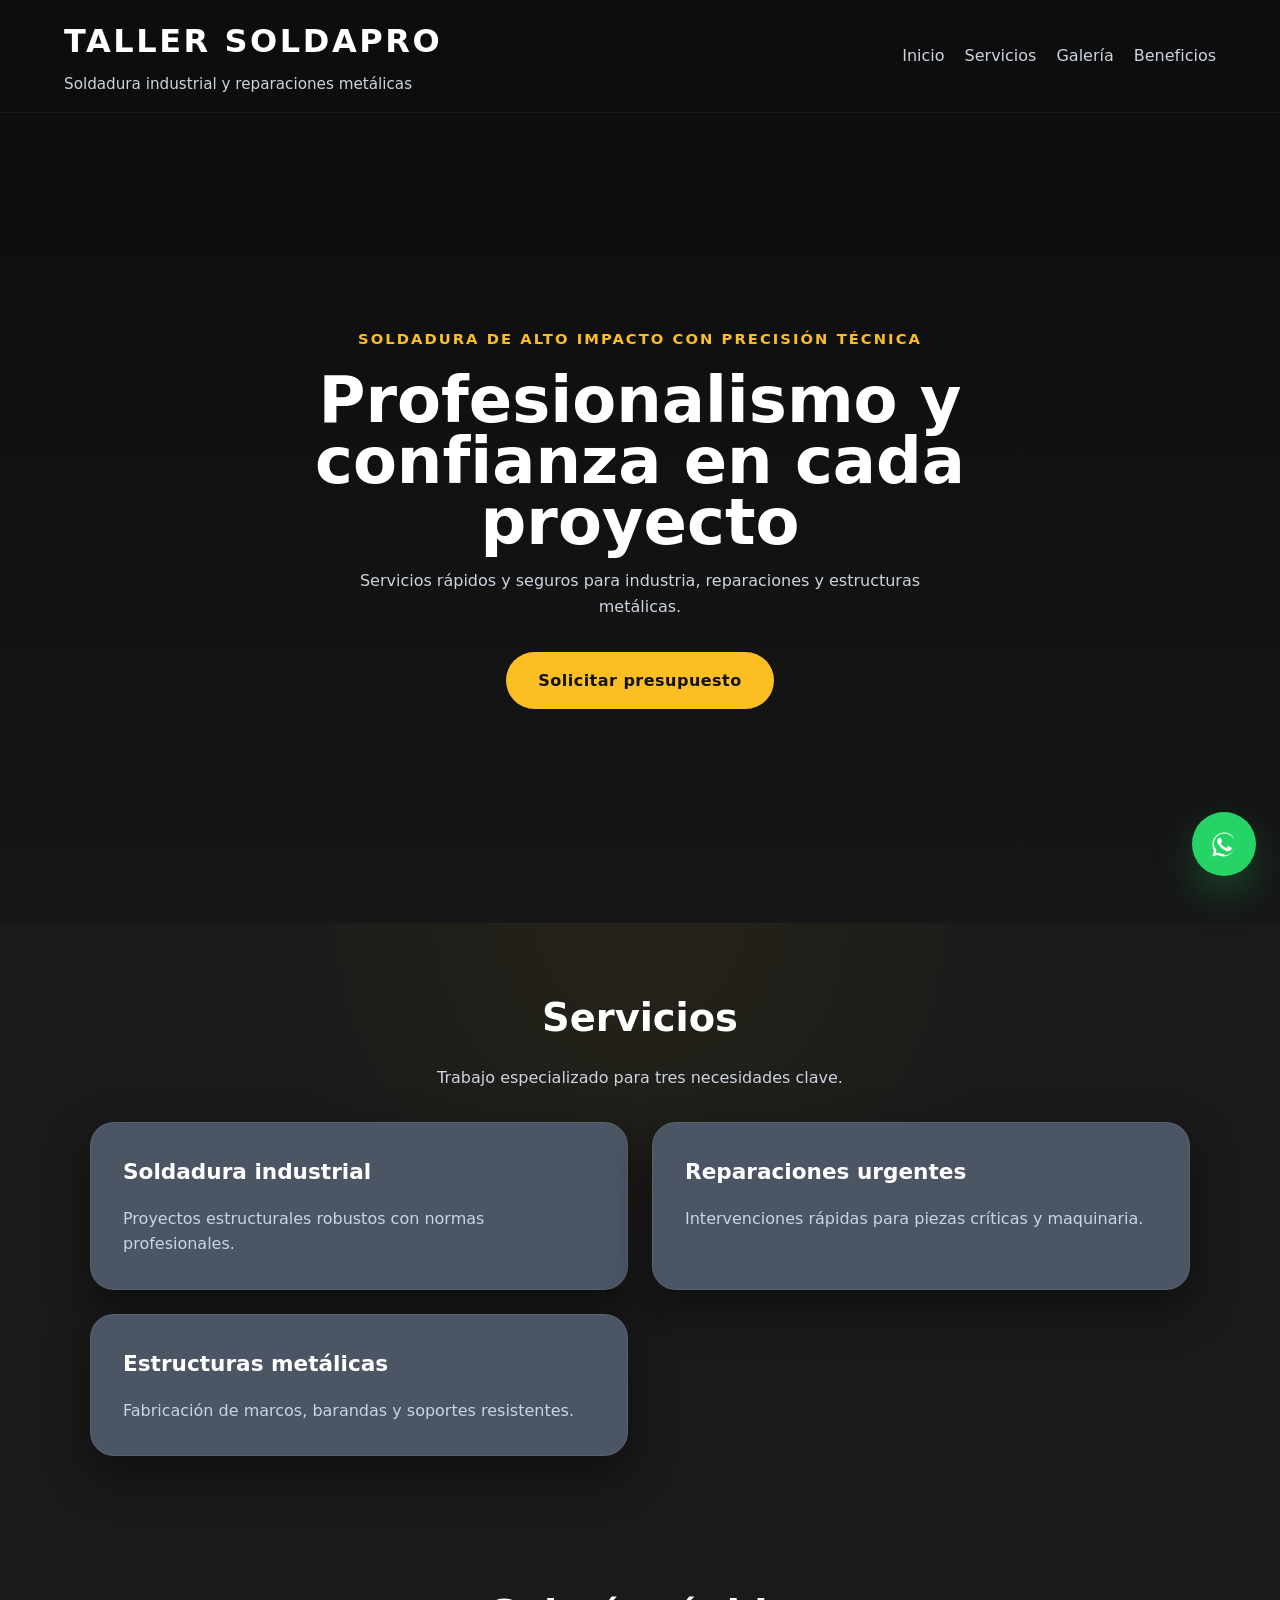
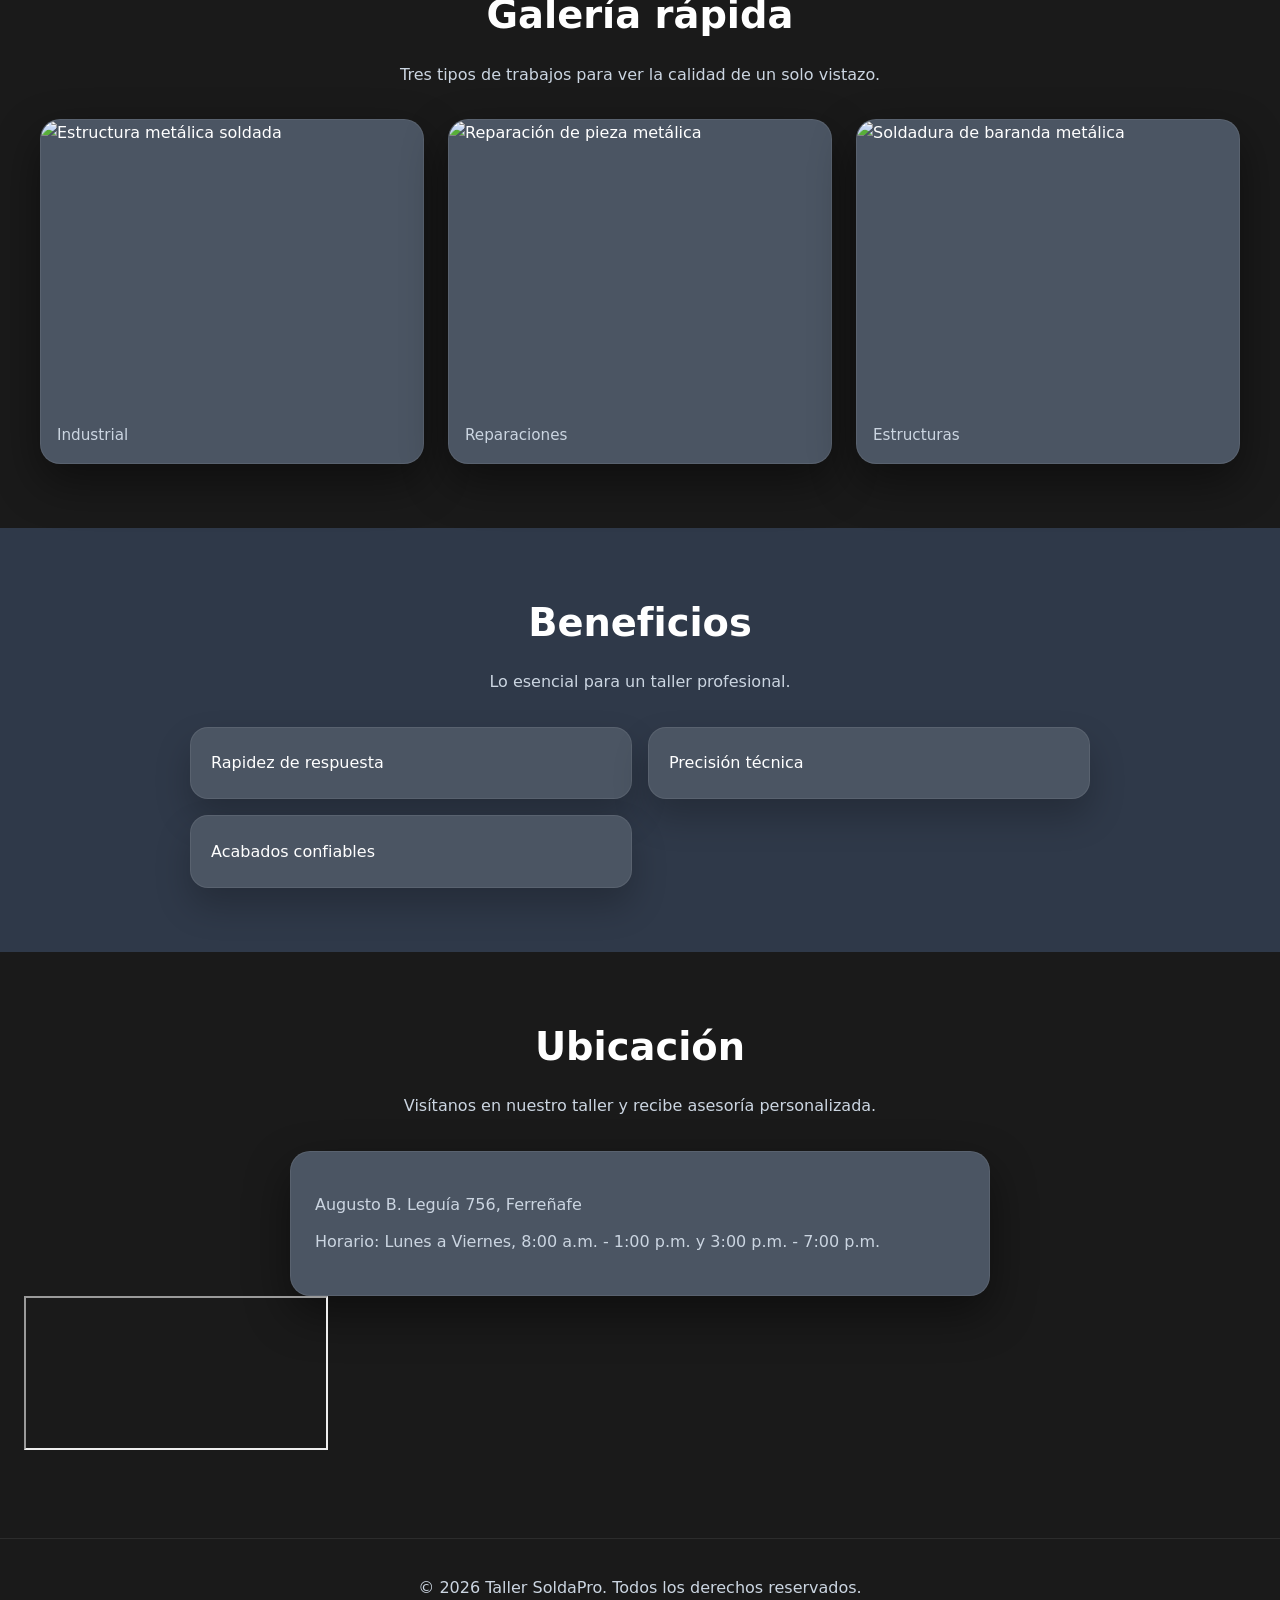
==== commit 7c36287a: "Update location hours to 12-hour format" ====
--- a/index.html
+++ b/index.html
@@ -97,8 +97,16 @@
         <p>Visítanos en nuestro taller y recibe asesoría personalizada.</p>
       </div>
       <div class="location-details">
-        <p>Parcela 12, Nave 4 - Polígono Industrial</p>
-        <p>Horario: Lunes a Viernes, 08:00 - 18:00</p>
+        <p>Augusto B. Leguía 756, Ferreñafe</p>
+        <p>Horario: Lunes a Viernes, 8:00 a.m. - 1:00 p.m. y 3:00 p.m. - 7:00 p.m.</p>
+      </div>
+      <div class="location-map">
+        <iframe
+          src="https://www.google.com/maps?q=-6.6428889,-79.7870556&hl=es&z=16&output=embed"
+          loading="lazy"
+          referrerpolicy="no-referrer-when-downgrade"
+          aria-label="Mapa de ubicación del taller"
+        ></iframe>
       </div>
     </section>
   </main>
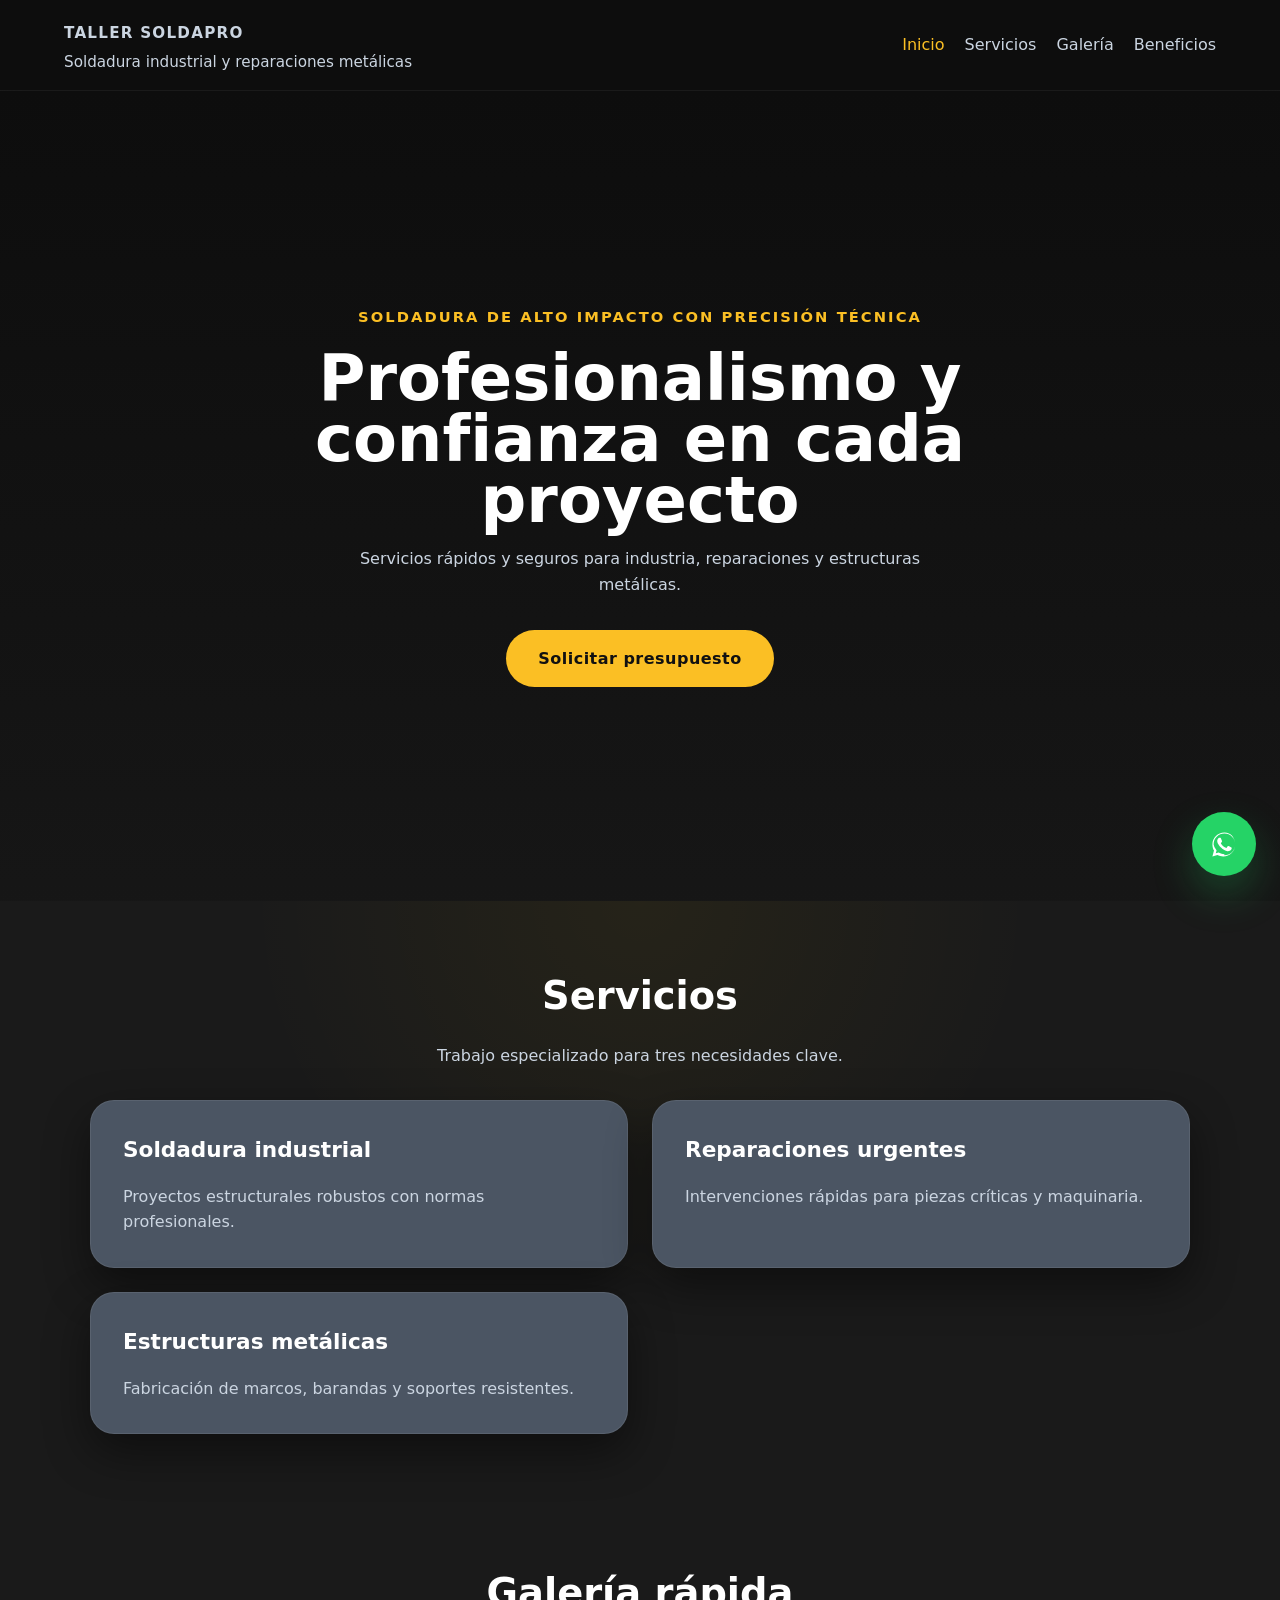
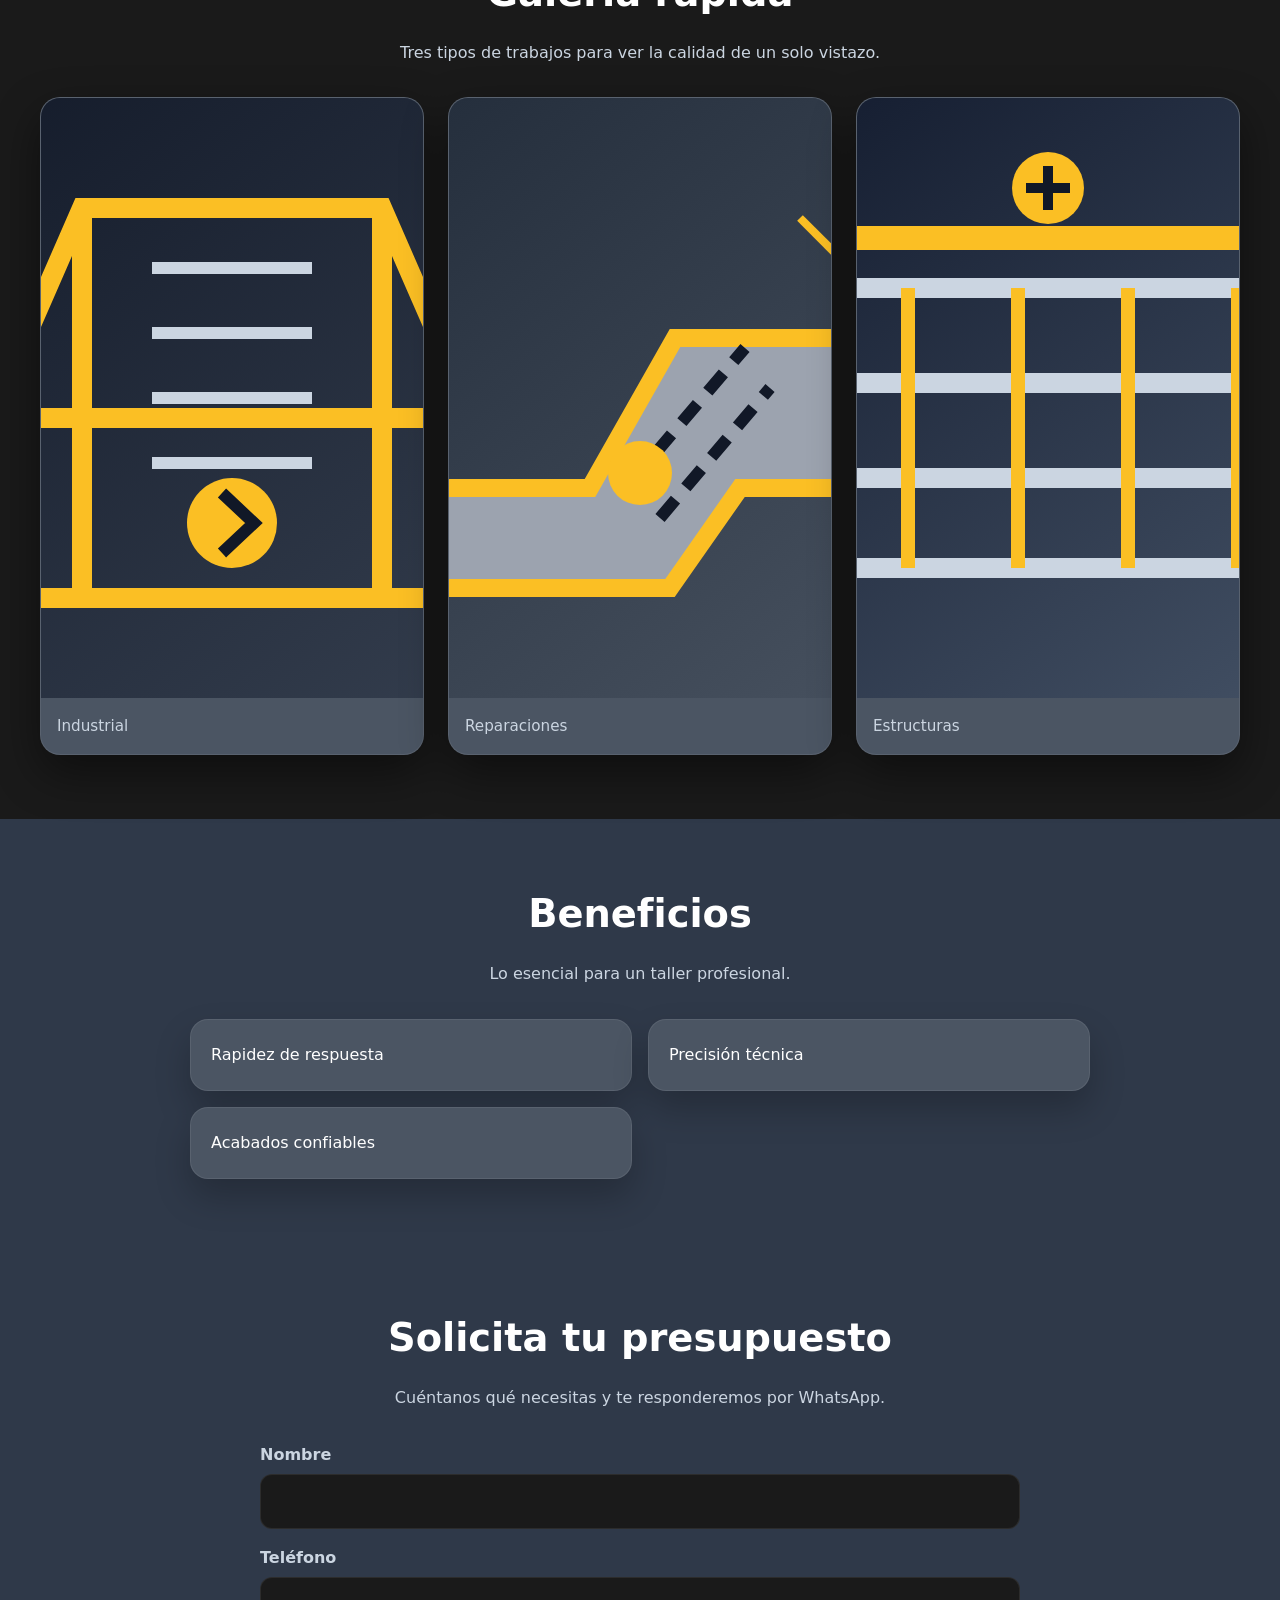
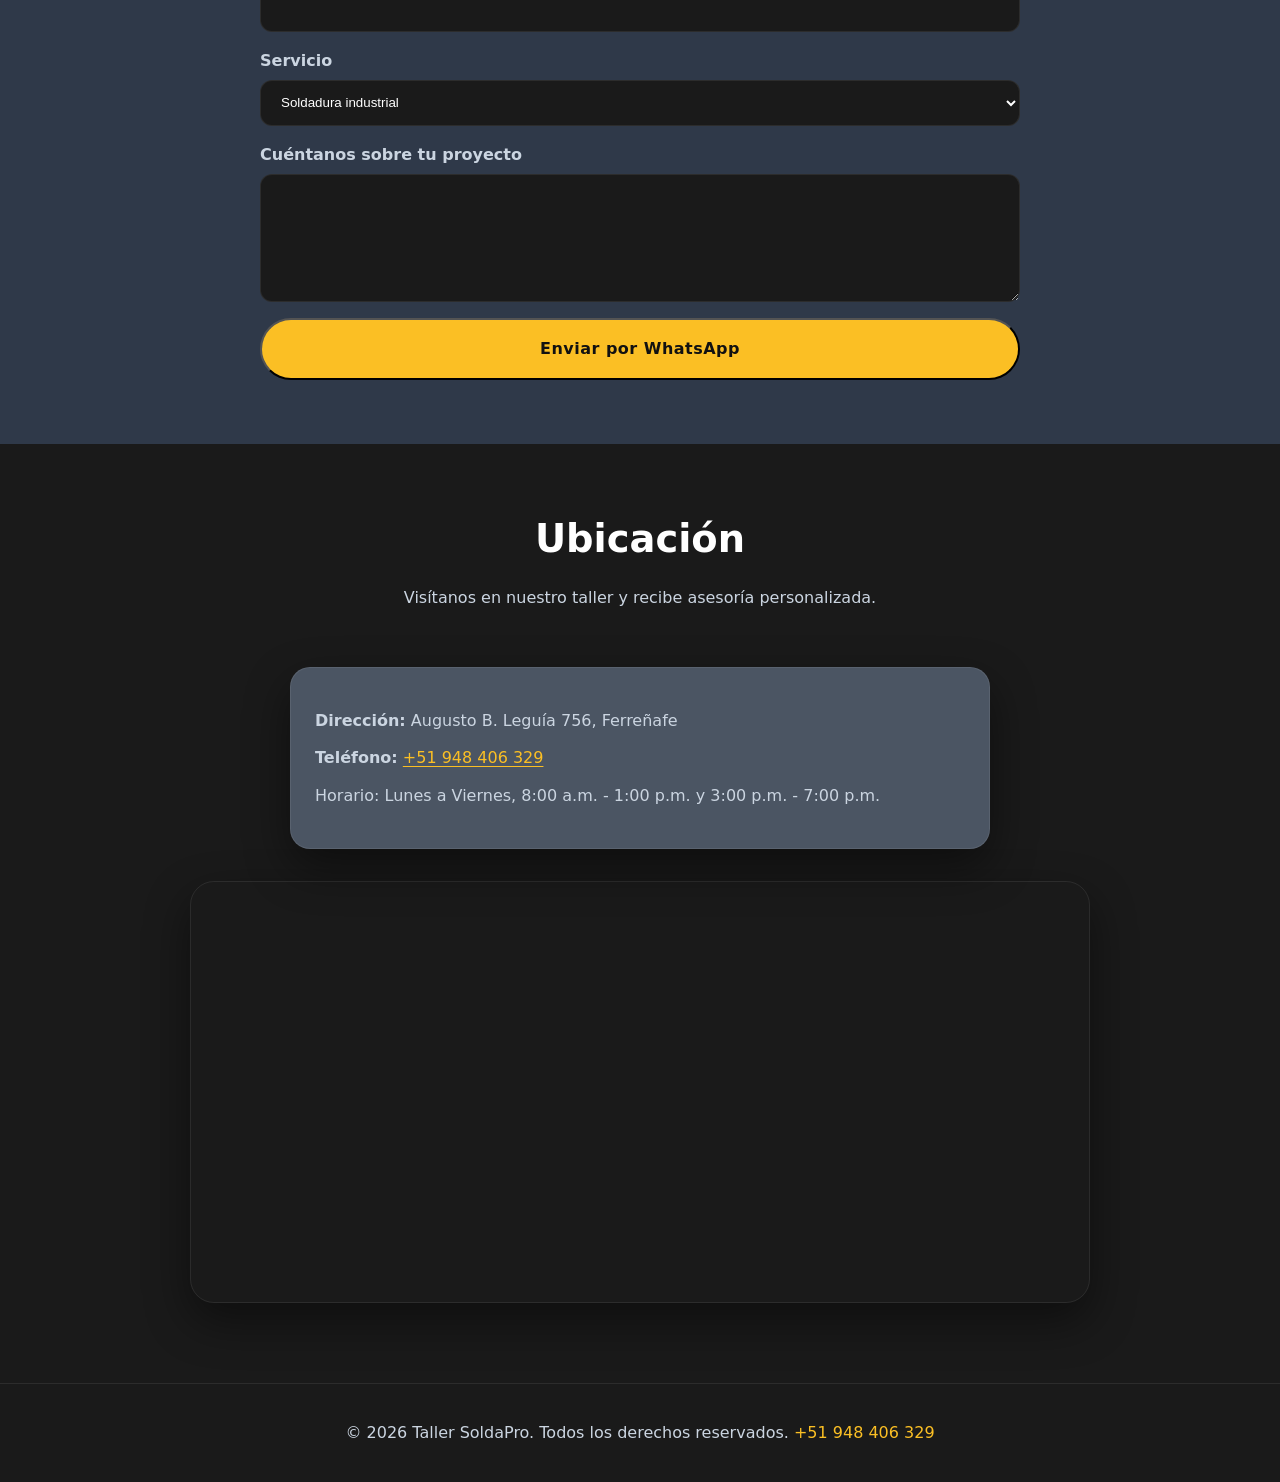
==== commit 5e6935cb: "Improve site UX SEO and lead conversion Co-Authored-By: Luis Sandoval Suysuy <luishss31.2006@gmail.c" ====
--- a/index.html
+++ b/index.html
@@ -4,16 +4,45 @@
   <meta charset="UTF-8">
   <meta name="viewport" content="width=device-width, initial-scale=1.0">
   <meta name="theme-color" content="#0d0d0d">
-  <title>Taller de Soldadura Profesional</title>
-  <meta name="description" content="Taller de soldadura profesional para reparaciones, estructuras metálicas y mantenimiento industrial.">
-  <link rel="stylesheet" href="css/styles.css">
+  <link rel="icon" href="favicon.svg" type="image/svg+xml">
+  <title>Taller de soldadura en Ferreñafe | SoldaPro</title>
+  <meta name="description" content="Taller de soldadura en Ferreñafe, Lambayeque. Reparaciones, estructuras metálicas y mantenimiento industrial.">
+  <link rel="canonical" href="./">
+  <meta property="og:title" content="Taller de soldadura en Ferreñafe | SoldaPro">
+  <meta property="og:description" content="Soldadura industrial, reparaciones urgentes y estructuras metálicas a medida.">
+  <meta property="og:type" content="business.business">
+  <meta property="og:locale" content="es_PE">
+  <script type="application/ld+json">
+    {
+      "@context": "https://schema.org",
+      "@type": "LocalBusiness",
+      "name": "Taller SoldaPro",
+      "description": "Taller de soldadura industrial, reparaciones y estructuras metálicas.",
+      "telephone": "+51 948 406 329",
+      "address": {
+        "@type": "PostalAddress",
+        "streetAddress": "Augusto B. Leguía 756",
+        "addressLocality": "Ferreñafe",
+        "addressRegion": "Lambayeque",
+        "addressCountry": "PE"
+      },
+      "geo": {
+        "@type": "GeoCoordinates",
+        "latitude": -6.6428889,
+        "longitude": -79.7870556
+      },
+      "openingHours": "Mo-Fr 08:00-13:00,15:00-19:00",
+      "areaServed": "Ferreñafe"
+    }
+  </script>
+  <link rel="stylesheet" href="css/styles.css?v=2">
   <script defer src="js/script.js"></script>
 </head>
 <body>
   <header>
     <div class="header-top">
       <div class="brand">
-        <h1>Taller SoldaPro</h1>
+        <p class="brand-name">Taller SoldaPro</p>
         <p>Soldadura industrial y reparaciones metálicas</p>
       </div>
       <nav aria-label="Menú principal">
@@ -31,7 +60,7 @@
     <section id="inicio" class="hero">
       <div class="hero-content">
         <p>Soldadura de alto impacto con precisión técnica</p>
-        <h2>Profesionalismo y confianza en cada proyecto</h2>
+        <h1>Profesionalismo y confianza en cada proyecto</h1>
         <p>Servicios rápidos y seguros para industria, reparaciones y estructuras metálicas.</p>
         <a href="https://wa.me/51948406329" class="cta-button" target="_blank" rel="noopener">Solicitar presupuesto</a>
       </div>
@@ -65,16 +94,16 @@
       </div>
       <div class="gallery-grid">
         <figure>
-          <img src="assets/images/trabajo-1.jpg" alt="Estructura metálica soldada" loading="lazy">
-          <figcaption>Industrial</figcaption>
+          <img src="assets/images/trabajo-1.svg" alt="Estructura metálica soldada" width="800" height="600" loading="lazy">
+          <figcaption><a href="galeria-industrial.html">Industrial</a></figcaption>
         </figure>
         <figure>
-          <img src="assets/images/trabajo-2.jpg" alt="Reparación de pieza metálica" loading="lazy">
-          <figcaption>Reparaciones</figcaption>
+          <img src="assets/images/trabajo-2.svg" alt="Reparación de pieza metálica" width="800" height="600" loading="lazy">
+          <figcaption><a href="galeria-reparaciones.html">Reparaciones</a></figcaption>
         </figure>
         <figure>
-          <img src="assets/images/trabajo-3.jpg" alt="Soldadura de baranda metálica" loading="lazy">
-          <figcaption>Estructuras</figcaption>
+          <img src="assets/images/trabajo-3.svg" alt="Soldadura de baranda metálica" width="800" height="600" loading="lazy">
+          <figcaption><a href="galeria-estructuras.html">Estructuras</a></figcaption>
         </figure>
       </div>
     </section>
@@ -91,13 +120,41 @@
       </ul>
     </section>
 
+    <section id="contacto" class="contact">
+      <div class="section-header">
+        <h2>Solicita tu presupuesto</h2>
+        <p>Cuéntanos qué necesitas y te responderemos por WhatsApp.</p>
+      </div>
+      <form id="contact-form" class="contact-form">
+        <label>Nombre
+          <input name="name" type="text" autocomplete="name" required>
+        </label>
+        <label>Teléfono
+          <input name="phone" type="tel" autocomplete="tel" required>
+        </label>
+        <label>Servicio
+          <select name="service">
+            <option>Soldadura industrial</option>
+            <option>Reparación urgente</option>
+            <option>Estructura metálica</option>
+            <option>Otro proyecto</option>
+          </select>
+        </label>
+        <label>Cuéntanos sobre tu proyecto
+          <textarea name="message" minlength="10" required></textarea>
+        </label>
+        <button class="cta-button" type="submit">Enviar por WhatsApp</button>
+      </form>
+    </section>
+
     <section id="ubicacion" class="location">
       <div class="section-header">
         <h2>Ubicación</h2>
         <p>Visítanos en nuestro taller y recibe asesoría personalizada.</p>
       </div>
       <div class="location-details">
-        <p>Augusto B. Leguía 756, Ferreñafe</p>
+        <p><strong>Dirección:</strong> Augusto B. Leguía 756, Ferreñafe</p>
+        <p><strong>Teléfono:</strong> <a href="tel:+51948406329">+51&nbsp;948&nbsp;406&nbsp;329</a></p>
         <p>Horario: Lunes a Viernes, 8:00 a.m. - 1:00 p.m. y 3:00 p.m. - 7:00 p.m.</p>
       </div>
       <div class="location-map">
@@ -105,14 +162,14 @@
           src="https://www.google.com/maps?q=-6.6428889,-79.7870556&hl=es&z=16&output=embed"
           loading="lazy"
           referrerpolicy="no-referrer-when-downgrade"
-          aria-label="Mapa de ubicación del taller"
+          title="Mapa de ubicación del Taller SoldaPro"
         ></iframe>
       </div>
     </section>
   </main>
 
   <footer>
-    <p>© 2026 Taller SoldaPro. Todos los derechos reservados.</p>
+    <p>© 2026 Taller SoldaPro. Todos los derechos reservados. <a href="tel:+51948406329">+51&nbsp;948&nbsp;406&nbsp;329</a></p>
   </footer>
   <a href="https://wa.me/51948406329" class="floating-whatsapp-button" target="_blank" rel="noopener" aria-label="Enviar WhatsApp">
     <svg width="24" height="24" viewBox="0 0 24 24" fill="none" xmlns="http://www.w3.org/2000/svg" aria-hidden="true">
--- a/css/styles.css
+++ b/css/styles.css
@@ -60,6 +60,39 @@
   transform: translateY(-1px);
 }
 
+.nav-toggle:focus-visible,
+a:focus-visible,
+button:focus-visible,
+input:focus-visible,
+textarea:focus-visible,
+select:focus-visible {
+  outline: 3px solid var(--accent);
+  outline-offset: 3px;
+}
+
+.skip-link {
+  position: fixed;
+  top: 0.75rem;
+  left: 0.75rem;
+  z-index: 100;
+  padding: 0.75rem 1rem;
+  color: #111;
+  background: var(--accent);
+  border-radius: 0.5rem;
+  transform: translateY(-160%);
+}
+
+.skip-link:focus {
+  transform: translateY(0);
+}
+
+.reduce-motion *,
+html.reduce-motion {
+  scroll-behavior: auto !important;
+  animation-duration: 0.01ms !important;
+  transition-duration: 0.01ms !important;
+}
+
 .will-reveal {
   opacity: 0;
   transform: translateY(24px);
@@ -91,11 +124,12 @@
   gap: 1rem;
 }
 
-.brand h1 {
+.brand-name {
   margin: 0;
   font-size: clamp(1.75rem, 2.5vw, 2.75rem);
   letter-spacing: 0.08em;
   text-transform: uppercase;
+  font-weight: 800;
 }
 
 .brand p {
@@ -120,7 +154,8 @@
 }
 
 nav a:hover,
-nav a:focus {
+nav a:focus,
+nav a[aria-current="page"] {
   color: var(--accent);
 }
 
@@ -148,7 +183,7 @@
   font-size: 0.92rem;
 }
 
-.hero-content h2 {
+.hero-content h1 {
   margin: 1.2rem 0 1rem;
   font-size: clamp(2.5rem, 5vw, 4rem);
   line-height: 0.95;
@@ -195,6 +230,7 @@
   text-align: center;
 }
 
+.section-header h1,
 .section-header h2 {
   margin: 0;
   font-size: clamp(2rem, 3vw, 2.75rem);
@@ -347,9 +383,13 @@
 /* Location */
 .location {
   padding-bottom: 5rem;
+  display: flex;
+  flex-direction: column;
+  align-items: center;
 }
 
 .location-details {
+  width: 100%;
   max-width: 700px;
   margin: 1.5rem auto 0;
   background: var(--surface);
@@ -364,6 +404,29 @@
   margin: 0.75rem 0;
 }
 
+.location-details a {
+  color: var(--accent);
+  text-decoration: underline;
+  text-underline-offset: 0.2em;
+}
+
+.location-map {
+  width: 100%;
+  max-width: 900px;
+  margin: 2rem auto 0;
+  border-radius: 24px;
+  overflow: hidden;
+  border: 1px solid var(--border);
+  box-shadow: var(--shadow);
+}
+
+.location-map iframe {
+  width: 100%;
+  min-height: 420px;
+  border: 0;
+  display: block;
+}
+
 /* Footer */
 footer {
   border-top: 1px solid rgba(255, 255, 255, 0.08);
@@ -372,7 +435,44 @@
   color: var(--muted);
 }
 
-/* Floating WhatsApp button */
+footer a {
+  color: var(--accent);
+}
+
+.contact {
+  background: var(--surface-alt);
+}
+
+.contact-form {
+  display: grid;
+  gap: 1rem;
+  max-width: 760px;
+  margin: 0 auto;
+}
+
+.contact-form label {
+  display: grid;
+  gap: 0.4rem;
+  color: var(--muted);
+  font-weight: 600;
+}
+
+.contact-form input,
+.contact-form textarea,
+.contact-form select {
+  width: 100%;
+  border: 1px solid var(--border);
+  border-radius: 0.75rem;
+  padding: 0.85rem 1rem;
+  color: var(--text);
+  background: var(--bg);
+}
+
+.contact-form textarea {
+  min-height: 8rem;
+  resize: vertical;
+}
+
 /* Responsive */
 @media (max-width: 960px) {
   .service-grid,
@@ -435,7 +535,7 @@
     padding: 0 0.25rem;
   }
 
-  .hero-content h2 {
+  .hero-content h1 {
     font-size: 2.4rem;
   }
 
@@ -449,6 +549,19 @@
 
   .location-details {
     padding: 1.5rem;
+  }
+}
+
+@media (prefers-reduced-motion: reduce) {
+  html {
+    scroll-behavior: auto;
+  }
+
+  *,
+  *::before,
+  *::after {
+    animation-duration: 0.01ms !important;
+    transition-duration: 0.01ms !important;
   }
 }
 
